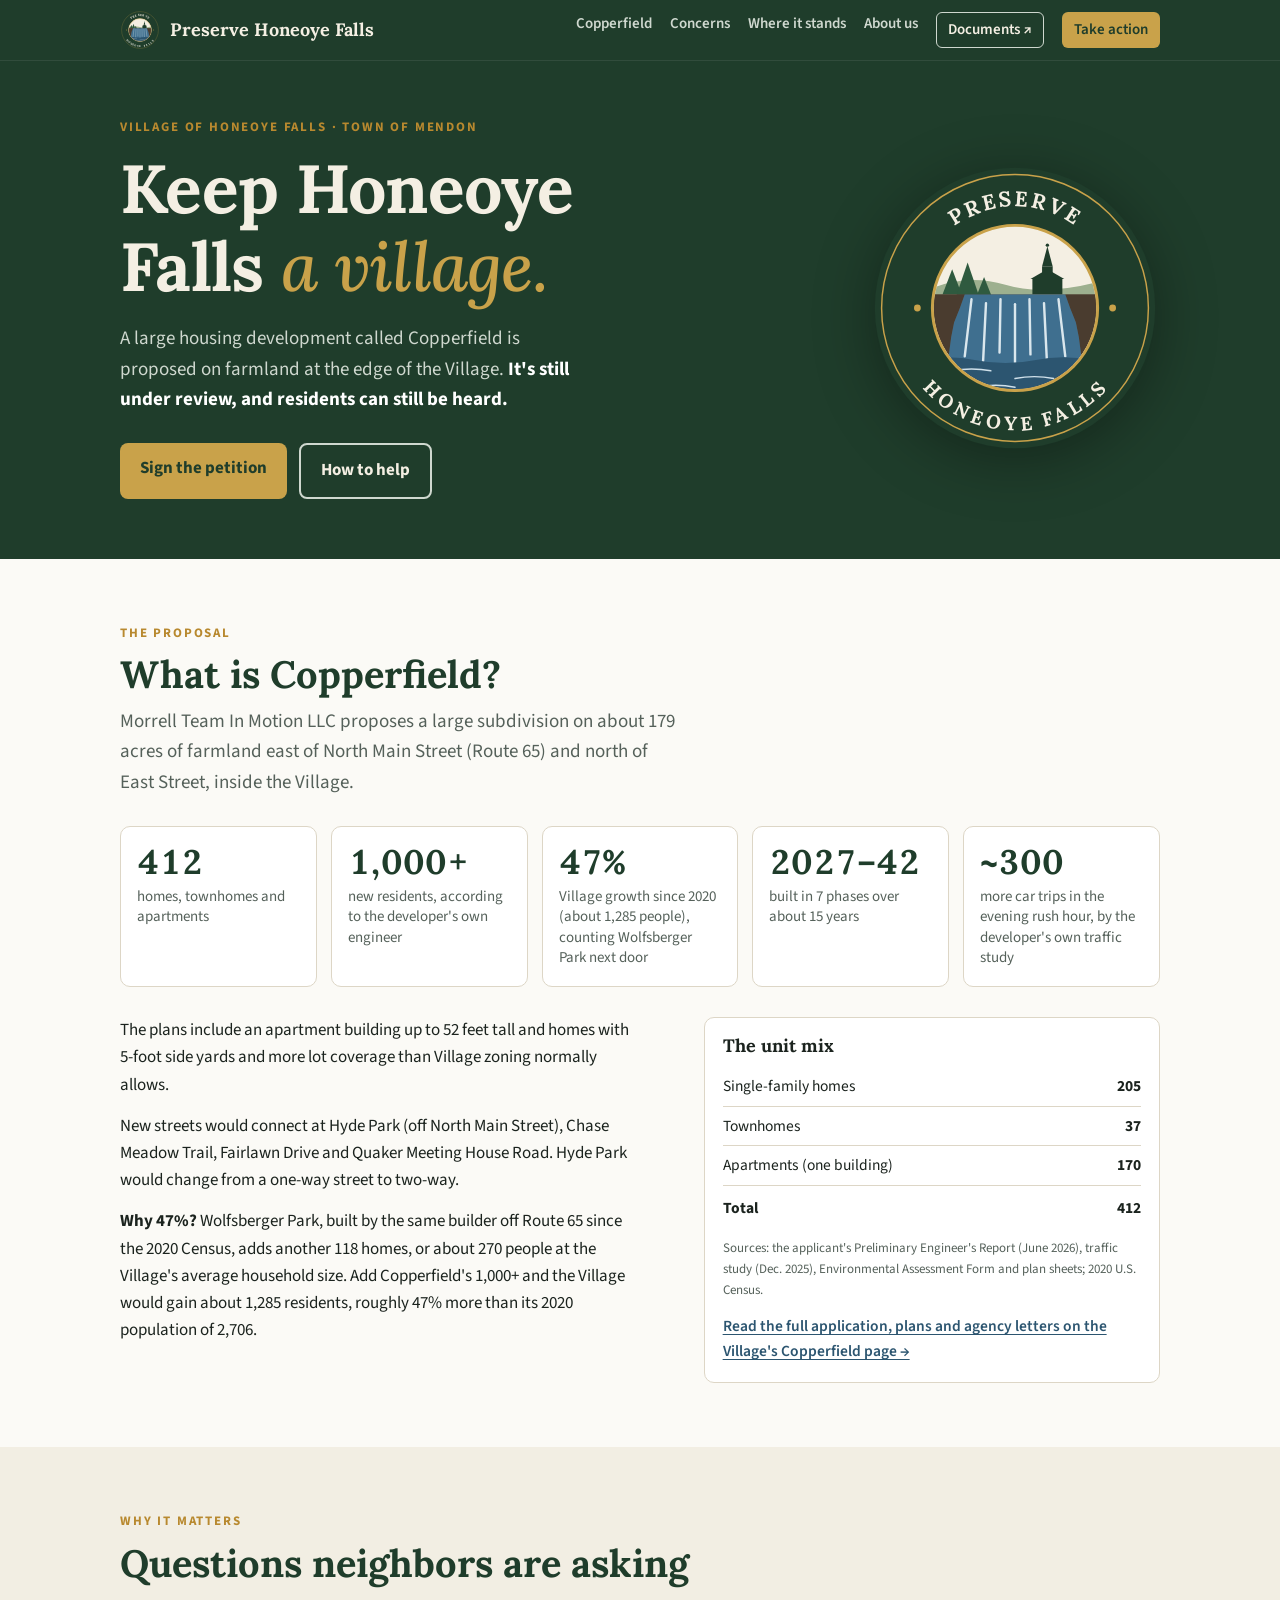
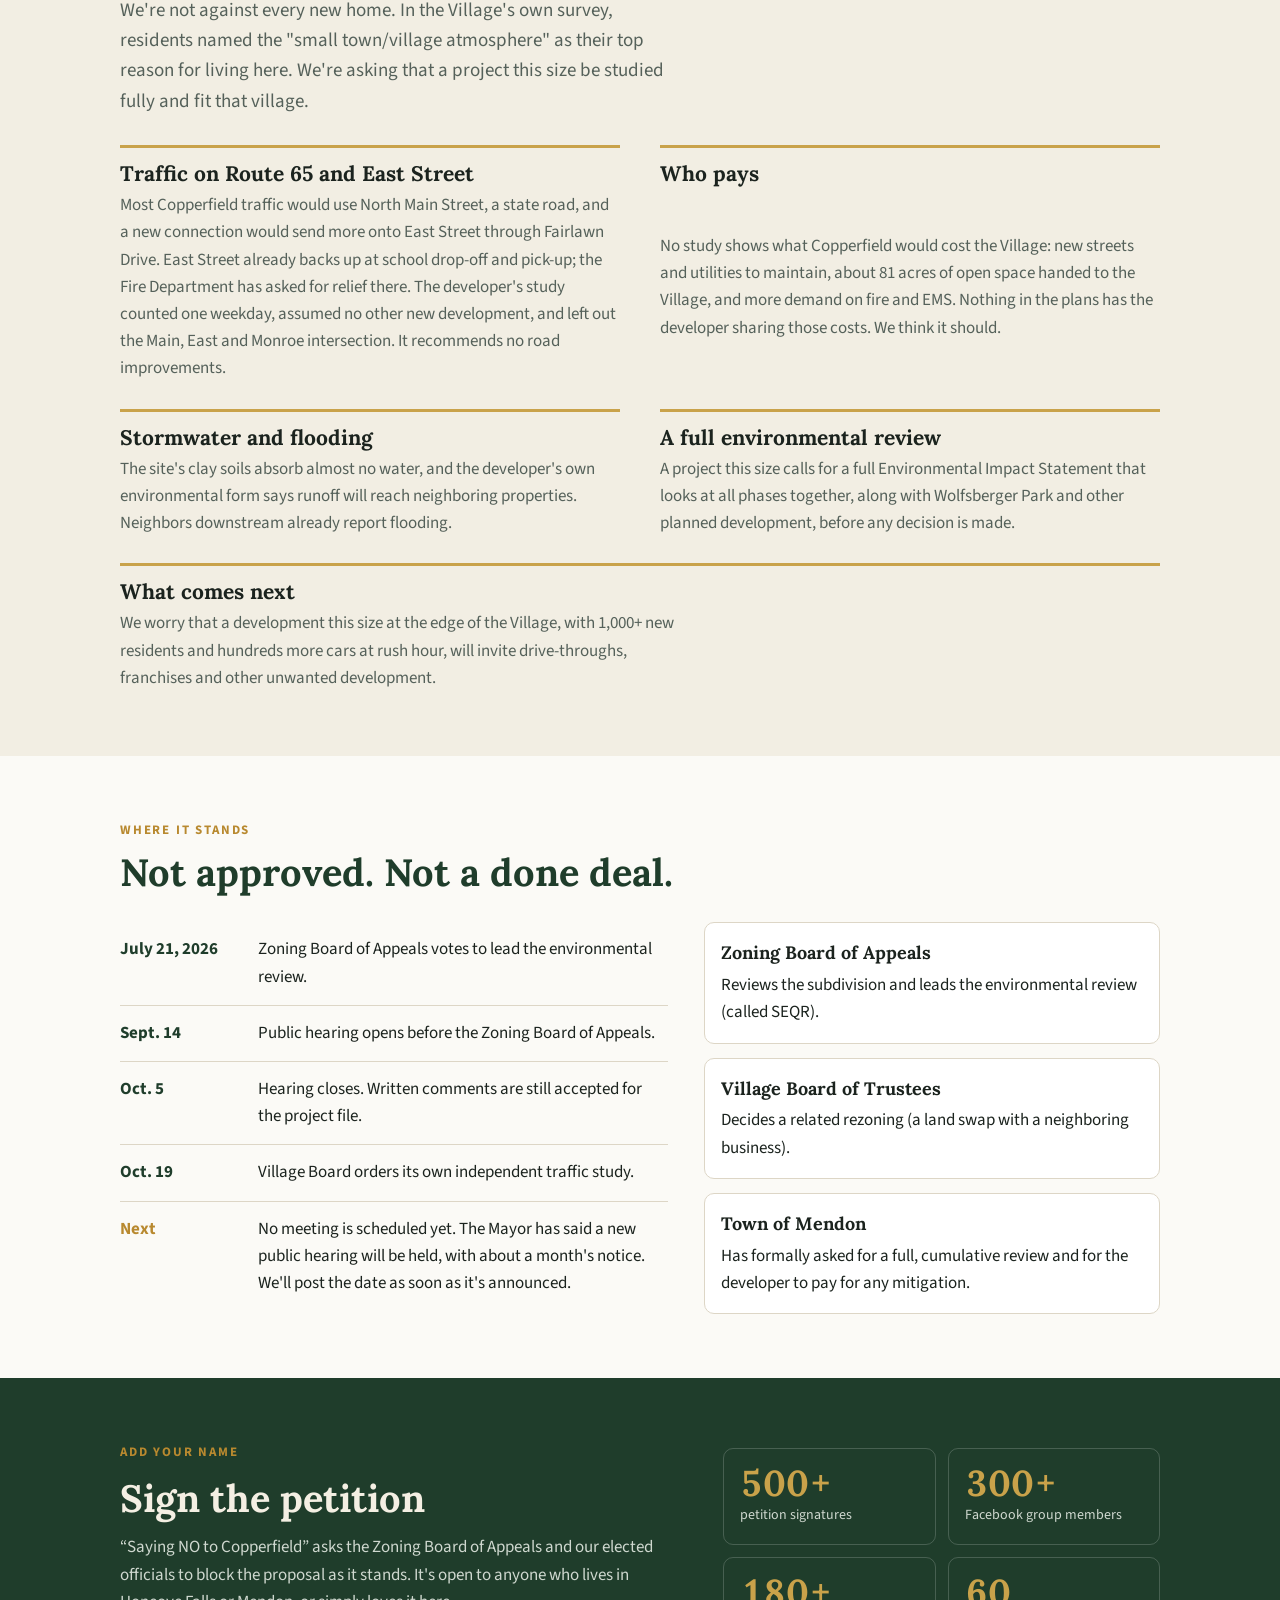
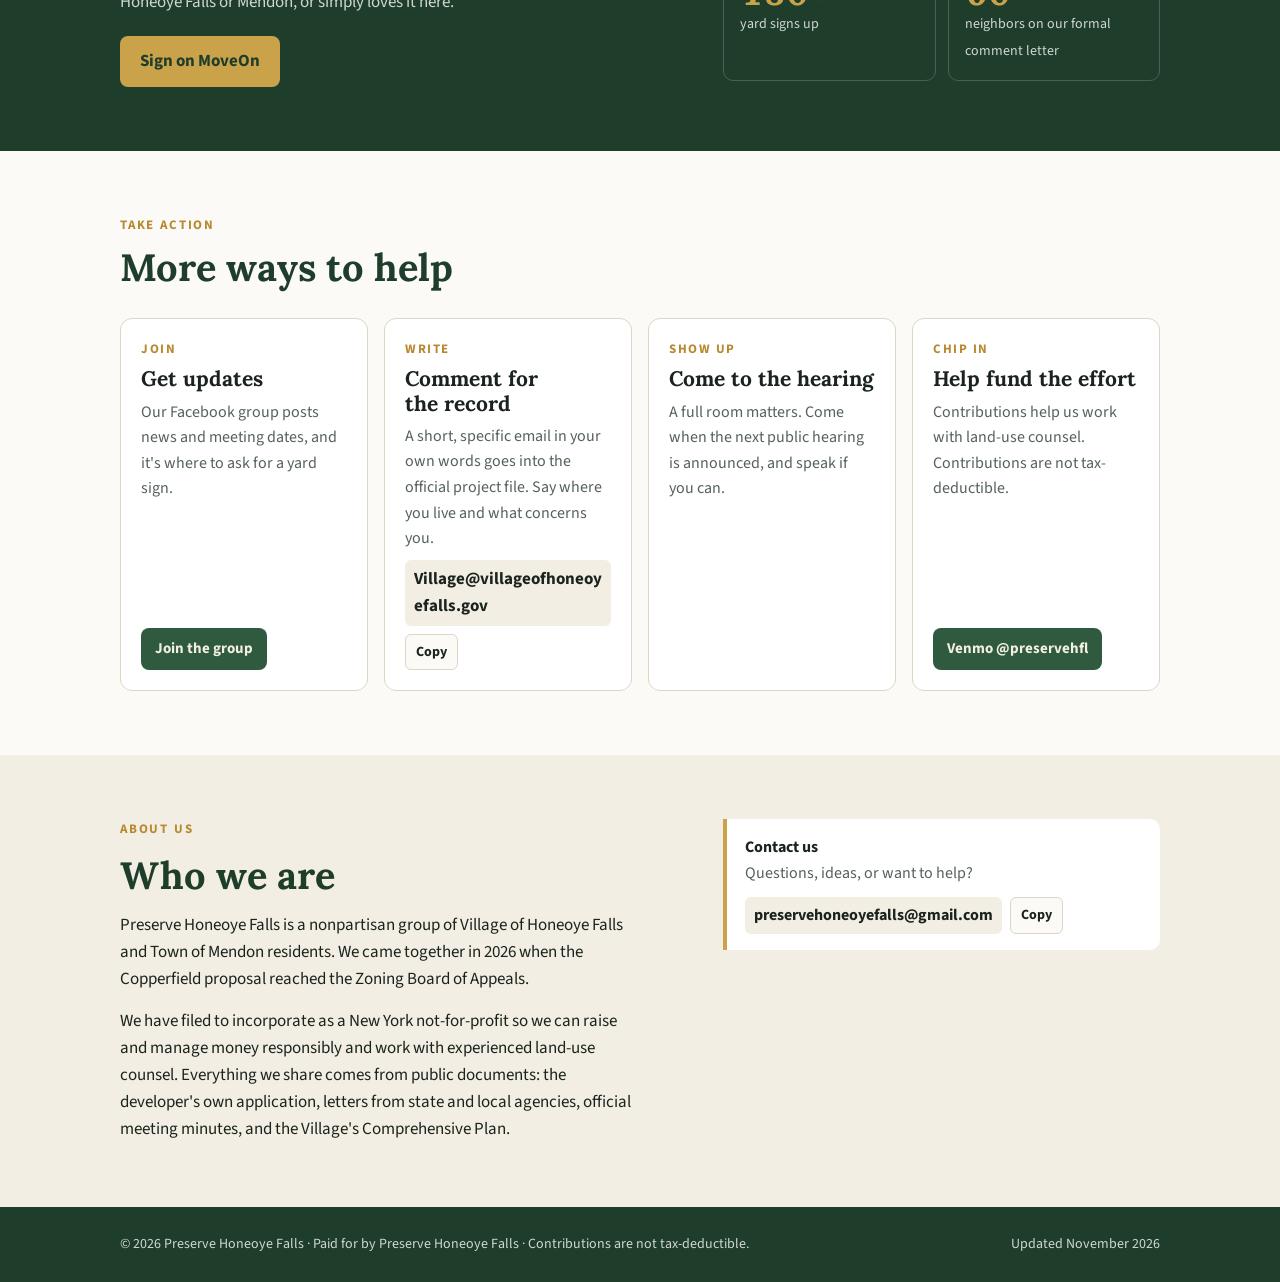
==== index.html @ 21a4803b "Add Preserve Honeoye Falls site" ====
<!doctype html><html lang="en"><head><meta charset="utf-8"><meta name=viewport content="width=device-width,initial-scale=1,viewport-fit=cover"><style>:root{color-scheme:light;box-sizing:border-box;padding-top:env(safe-area-inset-top,0px);padding-bottom:env(safe-area-inset-bottom,0px)}html{scroll-padding-top:env(safe-area-inset-top,0px)}body{margin:0;padding:0;font:14px -apple-system,BlinkMacSystemFont,sans-serif;background:#fff;color:#000}img{max-width:100%}[hidden]:not([hidden=until-found i]){display:none!important}</style><title>Preserve Honeoye Falls</title>
<meta name="description" content="Preserve Honeoye Falls is a group of Village and Town of Mendon residents working to keep Honeoye Falls a village. Learn about the proposed Copperfield development and how to be heard.">
<link rel="canonical" href="https://preservehoneoyefalls.org/">
</head><body>
<link rel="preconnect" href="https://fonts.googleapis.com">
<link rel="preconnect" href="https://fonts.gstatic.com" crossorigin>
<link rel="stylesheet" href="https://fonts.googleapis.com/css2?family=Lora:ital,wght@0,500;0,700;1,500&family=Source+Sans+3:wght@400;600;700&display=swap">
<style>
/* Layout: sticky slim nav; full-bleed green hero with the falls badge; alternating cream/paper bands; two-column content that stacks on phones */
:root{
  --forest:#1f3d2b; --forest-2:#2f5a3f; --gold:#b8892f; --gold-soft:#c9a24a;
  --paper:#fbfaf6; --cream:#f2eee3; --ink:#1b231e; --muted:#55615a; --line:#ddd6c6;
  --water:#2c5570; --on-forest:#f4efe3; --on-forest-muted:#cfd8cf;
  --card:#ffffff;
  --display:"Lora",Georgia,"Times New Roman",serif;
  --body:"Source Sans 3","Segoe UI",system-ui,-apple-system,sans-serif;
}
@media (prefers-color-scheme: dark){:root:not([data-theme="light"]){
  --forest:#16291e; --forest-2:#2a4a35; --gold:#d6ac56; --gold-soft:#d6ac56;
  --paper:#121714; --cream:#19201b; --ink:#e8e6df; --muted:#a6b0a8; --line:#2e3830;
  --water:#8fb6cf; --on-forest:#f4efe3; --on-forest-muted:#b9c6bc; --card:#1c241f; color-scheme:dark}}
:root[data-theme="dark"]{
  --forest:#16291e; --forest-2:#2a4a35; --gold:#d6ac56; --gold-soft:#d6ac56;
  --paper:#121714; --cream:#19201b; --ink:#e8e6df; --muted:#a6b0a8; --line:#2e3830;
  --water:#8fb6cf; --on-forest:#f4efe3; --on-forest-muted:#b9c6bc; --card:#1c241f; color-scheme:dark}
*{box-sizing:border-box}
html{scroll-behavior:smooth}
@media (prefers-reduced-motion: reduce){html{scroll-behavior:auto}}
body{background:var(--paper);color:var(--ink);font-family:var(--body);font-size:17px;line-height:1.6}
body::before{content:"";position:fixed;inset:0 0 auto;height:env(safe-area-inset-top,0px);z-index:10;background:var(--forest)}
a{color:var(--water);font-weight:600;text-underline-offset:3px}
a:focus-visible,button:focus-visible{outline:3px solid var(--gold-soft);outline-offset:3px;border-radius:4px}
.wrap{max-width:1080px;margin:0 auto;padding-left:max(20px,env(safe-area-inset-left,0px));padding-right:max(20px,env(safe-area-inset-right,0px))}
h1,h2,h3{font-family:var(--display);text-wrap:balance;line-height:1.15;margin:0}
h2{font-size:clamp(28px,4vw,38px);color:var(--forest)}
:root[data-theme="dark"] h2{color:var(--gold-soft)}
@media (prefers-color-scheme: dark){:root:not([data-theme="light"]) h2{color:var(--gold-soft)}}
h3{font-size:21px}
p{margin:0}
.eyebrow{font-size:13px;letter-spacing:.14em;text-transform:uppercase;font-weight:700;color:var(--gold)}
.lede{font-size:19px;color:var(--muted);max-width:62ch}

/* nav */
nav{position:sticky;top:env(safe-area-inset-top,0px);z-index:20;background:var(--forest);color:var(--on-forest);border-bottom:1px solid rgba(255,255,255,.08)}
nav .wrap{display:flex;align-items:center;gap:16px;padding-block:10px;flex-wrap:wrap}
.brand{display:flex;align-items:center;gap:10px;color:var(--on-forest);text-decoration:none;font-family:var(--display);font-weight:700;font-size:18px}
.logo-nav{width:40px;height:40px}
.navlinks{display:flex;gap:18px;margin-left:auto;flex-wrap:wrap}
.navlinks a{color:var(--on-forest-muted);font-weight:600;font-size:15px;text-decoration:none}
.navlinks a:hover{color:#fff}
.navlinks a.cta{color:var(--forest);background:var(--gold-soft);padding:6px 12px;border-radius:6px}
.navlinks a.docs{color:var(--on-forest);border:1px solid var(--on-forest-muted);padding:5px 11px;border-radius:6px}
@media (max-width:720px){.navlinks a:not(.cta):not(.docs){display:none}nav .wrap{flex-wrap:nowrap}.brand{font-size:16px}.navlinks{gap:10px}}
@media (max-width:460px){.brand span{display:none}}

/* hero */
.hero{background:var(--forest);color:var(--on-forest)}
.hero .wrap{display:grid;grid-template-columns:1fr auto;gap:40px;align-items:center;padding-block:56px 60px}
.hero h1{font-size:clamp(40px,6.4vw,68px);font-weight:700;letter-spacing:-.01em}
.hero h1 em{font-style:italic;font-weight:500;color:var(--gold-soft)}
.hero p{font-size:19px;color:var(--on-forest-muted);max-width:52ch;margin-top:18px}
.hero p b{color:#fff}
.logo-hero{width:min(290px,60vw);height:auto;filter:drop-shadow(0 10px 30px rgba(0,0,0,.35))}
.btns{display:flex;gap:12px;flex-wrap:wrap;margin-top:28px}
.btn{display:inline-block;padding:12px 20px;border-radius:8px;font-weight:700;text-decoration:none;font-size:17px}
.btn.gold{background:var(--gold-soft);color:#1f3d2b}
.btn.ghost{border:2px solid var(--on-forest-muted);color:var(--on-forest)}
.btn.green{background:var(--forest-2);color:var(--on-forest)}
@media (max-width:760px){.hero .wrap{grid-template-columns:1fr;padding-block:36px 44px}.logo-hero{order:-1;width:150px}}

/* bands */
section{padding-block:64px}
section.alt{background:var(--cream)}
.head{display:grid;gap:10px;margin-bottom:28px}

/* facts */
.facts{display:grid;grid-template-columns:repeat(5,1fr);gap:14px}
.fact{background:var(--card);border:1px solid var(--line);border-radius:10px;padding:18px 16px}
.fact b{display:block;font-family:var(--display);font-size:38px;color:var(--forest);line-height:1;font-variant-numeric:tabular-nums}
:root[data-theme="dark"] .fact b{color:var(--gold-soft)}
@media (prefers-color-scheme: dark){:root:not([data-theme="light"]) .fact b{color:var(--gold-soft)}}
.fact span{display:block;margin-top:8px;color:var(--muted);font-size:15px;line-height:1.35}
.fact b{white-space:nowrap;font-size:34px}
@media (max-width:1100px){.fact b{font-size:28px}}
@media (max-width:820px){.facts{grid-template-columns:repeat(2,1fr)}.facts .fact:last-child{grid-column:1 / -1}}
@media (max-width:480px){.fact b{font-size:30px;white-space:nowrap}}
.two{display:grid;grid-template-columns:1.2fr 1fr;gap:36px;margin-top:30px;align-items:start}
.two > *{min-width:0}
@media (max-width:820px){.two{grid-template-columns:1fr}}
.prose{display:grid;gap:14px;max-width:64ch}
.mix{background:var(--card);border:1px solid var(--line);border-radius:10px;padding:18px}
.mix h3{font-size:18px;margin-bottom:10px}
.mix table{width:100%;border-collapse:collapse;font-size:15.5px;font-variant-numeric:tabular-nums}
.mix td{padding:7px 0;border-bottom:1px solid var(--line)}
.mix td:last-child{text-align:right;font-weight:700}
.mix tr:last-child td{border-bottom:0;padding-top:10px}
.src{font-size:13px;color:var(--muted);margin-top:10px}

/* concerns */
.concerns{display:grid;grid-template-columns:repeat(2,1fr);gap:26px 40px}
.concern{display:grid;gap:6px;padding-top:14px;border-top:3px solid var(--gold-soft)}
.concern h3{color:var(--ink)}
.concern p{color:var(--muted)}
.concern.wide{grid-column:1 / -1}
.concern.wide p{max-width:72ch}
@media (max-width:720px){.concerns{grid-template-columns:1fr}}

/* timeline */
.timeline{list-style:none;margin:0;padding:0;display:grid;gap:0;max-width:720px}
.timeline li{display:grid;grid-template-columns:120px 1fr;gap:18px;padding:14px 0;border-bottom:1px solid var(--line)}
.timeline time{font-weight:700;color:var(--forest);font-variant-numeric:tabular-nums}
:root[data-theme="dark"] .timeline time{color:var(--gold-soft)}
@media (prefers-color-scheme: dark){:root:not([data-theme="light"]) .timeline time{color:var(--gold-soft)}}
.timeline li.next time{color:var(--gold)}
.timeline li.next{border-bottom:0}
@media (max-width:520px){.timeline li{grid-template-columns:1fr;gap:2px}}
.who{display:grid;gap:14px}
.who div{background:var(--card);border:1px solid var(--line);border-radius:10px;padding:16px}
.who b{font-family:var(--display);font-size:18px;display:block;margin-bottom:4px}

/* petition band */
.petition{background:var(--forest);color:var(--on-forest)}
.petition .wrap{display:grid;grid-template-columns:1.3fr 1fr;gap:36px;align-items:center}
.petition h2{color:var(--on-forest)!important}
.petition p{color:var(--on-forest-muted)}
.tally{display:grid;grid-template-columns:repeat(2,1fr);gap:12px}
.tally div{border:1px solid rgba(255,255,255,.18);border-radius:10px;padding:16px}
.tally b{display:block;font-family:var(--display);font-size:36px;color:var(--gold-soft);line-height:1;font-variant-numeric:tabular-nums}
.tally span{font-size:14px;color:var(--on-forest-muted)}
@media (max-width:820px){.petition .wrap{grid-template-columns:1fr}}

/* actions */
.actions{display:grid;grid-template-columns:repeat(4,1fr);gap:16px}
.action{background:var(--card);border:1px solid var(--line);border-radius:12px;padding:20px;display:flex;flex-direction:column;gap:8px}
.action .step{font-size:13px;font-weight:700;letter-spacing:.12em;text-transform:uppercase;color:var(--gold)}
.action p{color:var(--muted);font-size:16px}
.action .btn{margin-top:auto;align-self:flex-start;font-size:15px;padding:9px 14px}
@media (max-width:900px){.actions{grid-template-columns:repeat(2,1fr)}}
@media (max-width:600px){.actions{grid-template-columns:1fr}}
.copyrow{display:flex;gap:8px;align-items:center;flex-wrap:wrap;margin-top:auto}
.copyrow code{font-family:var(--body);font-weight:700;color:var(--ink);background:var(--cream);padding:6px 9px;border-radius:6px;word-break:break-all;user-select:all}
.copy{font:inherit;font-size:14px;font-weight:700;border:1px solid var(--line);background:var(--paper);color:var(--ink);border-radius:6px;padding:6px 10px;cursor:pointer}

/* about */
.about{display:grid;grid-template-columns:1.3fr 1fr;gap:36px;align-items:start}
.about > *{min-width:0}
@media (max-width:820px){.about{grid-template-columns:1fr}}
.note{background:var(--card);border-left:4px solid var(--gold-soft);padding:16px 18px;border-radius:0 10px 10px 0;color:var(--muted);font-size:16px}

footer{background:var(--forest);color:var(--on-forest-muted);font-size:14px}
footer .wrap{display:flex;justify-content:space-between;gap:16px;flex-wrap:wrap;padding-block:26px}
footer a{color:var(--on-forest)}
</style>

<nav aria-label="Main">
  <div class="wrap">
    <a class="brand" href="#top"><svg xmlns="http://www.w3.org/2000/svg" viewBox="0 0 600 600" class="logo-nav" role="img" aria-label="Preserve Honeoye Falls logo">
  <defs>
    <path id="topn" d="M 90 300 A 210 210 0 0 1 510 300"/>
    <path id="botn" d="M 78 300 A 222 222 0 0 0 522 300"/>
    <clipPath id="innern"><circle cx="300" cy="300" r="168"/></clipPath>
  </defs>
  <circle cx="300" cy="300" r="290" fill="#1f3d2b"/>
  <circle cx="300" cy="300" r="276" fill="none" stroke="#c9a24a" stroke-width="3"/>
  <circle cx="300" cy="300" r="172" fill="#f4efe3" stroke="#c9a24a" stroke-width="4"/>
  <text font-family="Lora" font-weight="700" font-size="44" fill="#f4efe3" letter-spacing="5">
    <textPath href="#topn" startOffset="50%" text-anchor="middle">PRESERVE</textPath></text>
  <text font-family="Lora" font-weight="700" font-size="40" fill="#f4efe3" letter-spacing="4">
    <textPath href="#botn" startOffset="50%" text-anchor="middle" dominant-baseline="hanging">HONEOYE FALLS</textPath></text>
  <circle cx="98" cy="300" r="7" fill="#c9a24a"/><circle cx="502" cy="300" r="7" fill="#c9a24a"/>
  <g clip-path="url(#innern)">
    <rect x="100" y="100" width="400" height="400" fill="#f4efe3"/>
    <path d="M120 262 Q 200 228 280 252 T 480 244 L 480 320 L 120 320 Z" fill="#9db08f"/>
    <g fill="#1f3d2b">
      <rect x="356" y="214" width="22" height="50"/>
      <polygon points="356,214 367,172 378,214"/>
      <circle cx="367" cy="170" r="3.5"/>
      <rect x="336" y="238" width="62" height="34"/>
      <polygon points="332,240 367,220 402,240"/>
    </g>
    <g fill="#2f5a3f">
      <polygon points="150,272 170,220 190,272"/><polygon points="178,276 202,206 226,276"/>
      <polygon points="220,276 236,236 252,276"/>
    </g>
    <path d="M100 272 L 500 272 L 500 500 L 100 500 Z" fill="#5b4a3a"/>
    <path d="M100 272 L 196 272 L 186 300 L 174 330 L 168 360 L 160 420 L 100 420 Z" fill="#4a3c2f"/>
    <path d="M500 272 L 404 272 L 414 300 L 426 330 L 432 360 L 440 420 L 500 420 Z" fill="#4a3c2f"/>
    <path d="M196 272 L 404 272 L 414 300 L 426 330 L 432 360 L 440 420 L 160 420 L 168 360 L 174 330 L 186 300 Z" fill="#3f6f8f"/>
    <g stroke="#e8f1f6" stroke-width="5" stroke-linecap="round" opacity="0.92">
      <line x1="210" y1="282" x2="196" y2="400"/><line x1="240" y1="290" x2="234" y2="410"/>
      <line x1="270" y1="282" x2="268" y2="392"/><line x1="300" y1="292" x2="300" y2="414"/>
      <line x1="330" y1="282" x2="332" y2="396"/><line x1="360" y1="290" x2="366" y2="410"/>
      <line x1="390" y1="282" x2="404" y2="400"/>
    </g>
    <path d="M100 408 Q 160 396 220 408 T 340 408 T 460 408 T 520 408 L 520 500 L 100 500 Z" fill="#2c5570"/>
    <path d="M170 430 Q 210 422 250 430 M 300 446 Q 340 438 380 446 M 220 464 Q 260 456 300 464" stroke="#cfe0ea" stroke-width="3" fill="none" stroke-linecap="round"/>
  </g>
  <circle cx="300" cy="300" r="170" fill="none" stroke="#c9a24a" stroke-width="4"/>
</svg>
<span>Preserve Honeoye Falls</span></a>
    <div class="navlinks">
      <a href="#copperfield">Copperfield</a>
      <a href="#concerns">Concerns</a>
      <a href="#status">Where it stands</a>
      <a href="#about">About us</a>
      <a class="docs" href="https://villageofhoneoyefalls.gov/1333/Copperfield" target="_blank" rel="noopener">Documents ↗</a>
      <a class="cta" href="#petition">Take action</a>
    </div>
  </div>
</nav>

<header class="hero" id="top">
  <div class="wrap">
    <div>
      <div class="eyebrow">Village of Honeoye Falls · Town of Mendon</div>
      <h1 style="margin-top:12px">Keep Honeoye Falls <em>a village.</em></h1>
      <p>A large housing development called Copperfield is proposed on farmland at the edge of the Village. <b>It's still under review, and residents can still be heard.</b></p>
      <div class="btns">
        <a class="btn gold" href="https://sign.moveon.org/petitions/saying-no-to-copperfield" target="_blank" rel="noopener">Sign the petition</a>
        <a class="btn ghost" href="#petition">How to help</a>
      </div>
    </div>
    <svg xmlns="http://www.w3.org/2000/svg" viewBox="0 0 600 600" class="logo-hero" role="img" aria-label="Preserve Honeoye Falls logo">
  <defs>
    <path id="toph" d="M 90 300 A 210 210 0 0 1 510 300"/>
    <path id="both" d="M 78 300 A 222 222 0 0 0 522 300"/>
    <clipPath id="innerh"><circle cx="300" cy="300" r="168"/></clipPath>
  </defs>
  <circle cx="300" cy="300" r="290" fill="#1f3d2b"/>
  <circle cx="300" cy="300" r="276" fill="none" stroke="#c9a24a" stroke-width="3"/>
  <circle cx="300" cy="300" r="172" fill="#f4efe3" stroke="#c9a24a" stroke-width="4"/>
  <text font-family="Lora" font-weight="700" font-size="44" fill="#f4efe3" letter-spacing="5">
    <textPath href="#toph" startOffset="50%" text-anchor="middle">PRESERVE</textPath></text>
  <text font-family="Lora" font-weight="700" font-size="40" fill="#f4efe3" letter-spacing="4">
    <textPath href="#both" startOffset="50%" text-anchor="middle" dominant-baseline="hanging">HONEOYE FALLS</textPath></text>
  <circle cx="98" cy="300" r="7" fill="#c9a24a"/><circle cx="502" cy="300" r="7" fill="#c9a24a"/>
  <g clip-path="url(#innerh)">
    <rect x="100" y="100" width="400" height="400" fill="#f4efe3"/>
    <path d="M120 262 Q 200 228 280 252 T 480 244 L 480 320 L 120 320 Z" fill="#9db08f"/>
    <g fill="#1f3d2b">
      <rect x="356" y="214" width="22" height="50"/>
      <polygon points="356,214 367,172 378,214"/>
      <circle cx="367" cy="170" r="3.5"/>
      <rect x="336" y="238" width="62" height="34"/>
      <polygon points="332,240 367,220 402,240"/>
    </g>
    <g fill="#2f5a3f">
      <polygon points="150,272 170,220 190,272"/><polygon points="178,276 202,206 226,276"/>
      <polygon points="220,276 236,236 252,276"/>
    </g>
    <path d="M100 272 L 500 272 L 500 500 L 100 500 Z" fill="#5b4a3a"/>
    <path d="M100 272 L 196 272 L 186 300 L 174 330 L 168 360 L 160 420 L 100 420 Z" fill="#4a3c2f"/>
    <path d="M500 272 L 404 272 L 414 300 L 426 330 L 432 360 L 440 420 L 500 420 Z" fill="#4a3c2f"/>
    <path d="M196 272 L 404 272 L 414 300 L 426 330 L 432 360 L 440 420 L 160 420 L 168 360 L 174 330 L 186 300 Z" fill="#3f6f8f"/>
    <g stroke="#e8f1f6" stroke-width="5" stroke-linecap="round" opacity="0.92">
      <line x1="210" y1="282" x2="196" y2="400"/><line x1="240" y1="290" x2="234" y2="410"/>
      <line x1="270" y1="282" x2="268" y2="392"/><line x1="300" y1="292" x2="300" y2="414"/>
      <line x1="330" y1="282" x2="332" y2="396"/><line x1="360" y1="290" x2="366" y2="410"/>
      <line x1="390" y1="282" x2="404" y2="400"/>
    </g>
    <path d="M100 408 Q 160 396 220 408 T 340 408 T 460 408 T 520 408 L 520 500 L 100 500 Z" fill="#2c5570"/>
    <path d="M170 430 Q 210 422 250 430 M 300 446 Q 340 438 380 446 M 220 464 Q 260 456 300 464" stroke="#cfe0ea" stroke-width="3" fill="none" stroke-linecap="round"/>
  </g>
  <circle cx="300" cy="300" r="170" fill="none" stroke="#c9a24a" stroke-width="4"/>
</svg>

  </div>
</header>

<section id="copperfield">
  <div class="wrap">
    <div class="head">
      <div class="eyebrow">The proposal</div>
      <h2>What is Copperfield?</h2>
      <p class="lede">Morrell Team In Motion LLC proposes a large subdivision on about 179 acres of farmland east of North Main Street (Route 65) and north of East Street, inside the Village.</p>
    </div>
    <div class="facts">
      <div class="fact"><b>412</b><span>homes, townhomes and apartments</span></div>
      <div class="fact"><b>1,000+</b><span>new residents, according to the developer's own engineer</span></div>
      <div class="fact"><b>47%</b><span>Village growth since 2020 (about 1,285 people), counting Wolfsberger Park next door</span></div>
      <div class="fact"><b>2027–42</b><span>built in 7 phases over about 15 years</span></div>
      <div class="fact"><b>~300</b><span>more car trips in the evening rush hour, by the developer's own traffic study</span></div>
    </div>
    <div class="two">
      <div class="prose">
        <p>The plans include an apartment building up to 52 feet tall and homes with 5-foot side yards and more lot coverage than Village zoning normally allows.</p>
        <p>New streets would connect at Hyde Park (off North Main Street), Chase Meadow Trail, Fairlawn Drive and Quaker Meeting House Road. Hyde Park would change from a one-way street to two-way.</p>
        <p><b>Why 47%?</b> Wolfsberger Park, built by the same builder off Route 65 since the 2020 Census, adds another 118 homes, or about 270 people at the Village's average household size. Add Copperfield's 1,000+ and the Village would gain about 1,285 residents, roughly 47% more than its 2020 population of 2,706.</p>
      </div>
      <div class="mix">
        <h3>The unit mix</h3>
        <table>
          <tr><td>Single-family homes</td><td>205</td></tr>
          <tr><td>Townhomes</td><td>37</td></tr>
          <tr><td>Apartments (one building)</td><td>170</td></tr>
          <tr><td><b>Total</b></td><td>412</td></tr>
        </table>
        <p class="src">Sources: the applicant's Preliminary Engineer's Report (June 2026), traffic study (Dec. 2025), Environmental Assessment Form and plan sheets; 2020 U.S. Census.</p>
        <p style="margin-top:14px;font-size:15.5px"><a href="https://villageofhoneoyefalls.gov/1333/Copperfield" target="_blank" rel="noopener">Read the full application, plans and agency letters on the Village's Copperfield page →</a></p>
      </div>
    </div>
  </div>
</section>

<section class="alt" id="concerns">
  <div class="wrap">
    <div class="head">
      <div class="eyebrow">Why it matters</div>
      <h2>Questions neighbors are asking</h2>
      <p class="lede">We're not against every new home. In the Village's own survey, residents named the "small town/village atmosphere" as their top reason for living here. We're asking that a project this size be studied fully and fit that village.</p>
    </div>
    <div class="concerns">
      <div class="concern"><h3>Traffic on Route 65 and East Street</h3><p>Most Copperfield traffic would use North Main Street, a state road, and a new connection would send more onto East Street through Fairlawn Drive. East Street already backs up at school drop-off and pick-up; the Fire Department has asked for relief there. The developer's study counted one weekday, assumed no other new development, and left out the Main, East and Monroe intersection. It recommends no road improvements.</p></div>
      <div class="concern"><h3>Who pays</h3><p>No study shows what Copperfield would cost the Village: new streets and utilities to maintain, about 81 acres of open space handed to the Village, and more demand on fire and EMS. Nothing in the plans has the developer sharing those costs. We think it should.</p></div>
      <div class="concern"><h3>Stormwater and flooding</h3><p>The site's clay soils absorb almost no water, and the developer's own environmental form says runoff will reach neighboring properties. Neighbors downstream already report flooding.</p></div>
      <div class="concern"><h3>A full environmental review</h3><p>A project this size calls for a full Environmental Impact Statement that looks at all phases together, along with Wolfsberger Park and other planned development, before any decision is made.</p></div>
      <div class="concern wide"><h3>What comes next</h3><p>We worry that a development this size at the edge of the Village, with 1,000+ new residents and hundreds more cars at rush hour, will invite drive-throughs, franchises and other unwanted development.</p></div>
    </div>
  </div>
</section>

<section id="status">
  <div class="wrap">
    <div class="head">
      <div class="eyebrow">Where it stands</div>
      <h2>Not approved. Not a done deal.</h2>
    </div>
    <div class="two" style="margin-top:0">
      <ol class="timeline">
        <li><time>July 21, 2026</time><span>Zoning Board of Appeals votes to lead the environmental review.</span></li>
        <li><time>Sept. 14</time><span>Public hearing opens before the Zoning Board of Appeals.</span></li>
        <li><time>Oct. 5</time><span>Hearing closes. Written comments are still accepted for the project file.</span></li>
        <li><time>Oct. 19</time><span>Village Board orders its own independent traffic study.</span></li>
        <li class="next"><time>Next</time><span>No meeting is scheduled yet. The Mayor has said a new public hearing will be held, with about a month's notice. We'll post the date as soon as it's announced.</span></li>
      </ol>
      <div class="who">
        <div><b>Zoning Board of Appeals</b>Reviews the subdivision and leads the environmental review (called SEQR).</div>
        <div><b>Village Board of Trustees</b>Decides a related rezoning (a land swap with a neighboring business).</div>
        <div><b>Town of Mendon</b>Has formally asked for a full, cumulative review and for the developer to pay for any mitigation.</div>
      </div>
    </div>
  </div>
</section>

<section class="petition" id="petition">
  <div class="wrap">
    <div style="display:grid;gap:14px">
      <div class="eyebrow">Add your name</div>
      <h2>Sign the petition</h2>
      <p>“Saying NO to Copperfield” asks the Zoning Board of Appeals and our elected officials to block the proposal as it stands. It's open to anyone who lives in Honeoye Falls or Mendon, or simply loves it here.</p>
      <div class="btns" style="margin-top:6px"><a class="btn gold" href="https://sign.moveon.org/petitions/saying-no-to-copperfield" target="_blank" rel="noopener">Sign on MoveOn</a></div>
    </div>
    <div class="tally" aria-label="Community support">
      <div><b>500+</b><span>petition signatures</span></div>
      <div><b>300+</b><span>Facebook group members</span></div>
      <div><b>180+</b><span>yard signs up</span></div>
      <div><b>60</b><span>neighbors on our formal comment letter</span></div>
    </div>
  </div>
</section>

<section id="act">
  <div class="wrap">
    <div class="head">
      <div class="eyebrow">Take action</div>
      <h2>More ways to help</h2>
    </div>
    <div class="actions">
      <div class="action"><div class="step">Join</div><h3>Get updates</h3><p>Our Facebook group posts news and meeting dates, and it's where to ask for a yard sign.</p><a class="btn green" href="https://www.facebook.com/share/g/19wvcsbTPN/" target="_blank" rel="noopener">Join the group</a></div>
      <div class="action"><div class="step">Write</div><h3>Comment for the record</h3><p>A short, specific email in your own words goes into the official project file. Say where you live and what concerns you.</p><div class="copyrow"><code id="villageEmail">Village@villageofhoneoyefalls.gov</code><button class="copy" type="button" data-copy="villageEmail">Copy</button></div></div>
      <div class="action"><div class="step">Show up</div><h3>Come to the hearing</h3><p>A full room matters. Come when the next public hearing is announced, and speak if you can.</p></div>
      <div class="action"><div class="step">Chip in</div><h3>Help fund the effort</h3><p>Contributions help us work with land-use counsel. Contributions are not tax-deductible.</p><a class="btn green" href="https://venmo.com/u/preservehfl" target="_blank" rel="noopener">Venmo @preservehfl</a></div>
    </div>
  </div>
</section>

<section class="alt" id="about">
  <div class="wrap about">
    <div class="prose">
      <div class="eyebrow">About us</div>
      <h2>Who we are</h2>
      <p>Preserve Honeoye Falls is a nonpartisan group of Village of Honeoye Falls and Town of Mendon residents. We came together in 2026 when the Copperfield proposal reached the Zoning Board of Appeals.</p>
      <p>We have filed to incorporate as a New York not-for-profit so we can raise and manage money responsibly and work with experienced land-use counsel. Everything we share comes from public documents: the developer's own application, letters from state and local agencies, official meeting minutes, and the Village's Comprehensive Plan.</p>
    </div>
    <div class="note">
      <b style="color:var(--ink)">Contact us</b><br>
      Questions, ideas, or want to help?<br>
      <div class="copyrow" style="margin-top:10px"><code id="ourEmail">preservehoneoyefalls@gmail.com</code><button class="copy" type="button" data-copy="ourEmail">Copy</button></div>
    </div>
  </div>
</section>

<footer>
  <div class="wrap">
    <span>© 2026 Preserve Honeoye Falls · Paid for by Preserve Honeoye Falls · Contributions are not tax-deductible.</span>
    <span>Updated November 2026</span>
  </div>
</footer>

<script>
document.querySelectorAll('.copy').forEach(function(b){
  b.addEventListener('click',function(){
    var el=document.getElementById(b.dataset.copy), t=el.textContent.trim();
    function sel(){var r=document.createRange();r.selectNodeContents(el);var s=getSelection();s.removeAllRanges();s.addRange(r);b.textContent='Selected';}
    try{navigator.clipboard.writeText(t).then(function(){b.textContent='Copied';setTimeout(function(){b.textContent='Copy'},1800)},sel);}catch(e){sel();}
  });
});
</script>

</body></html>
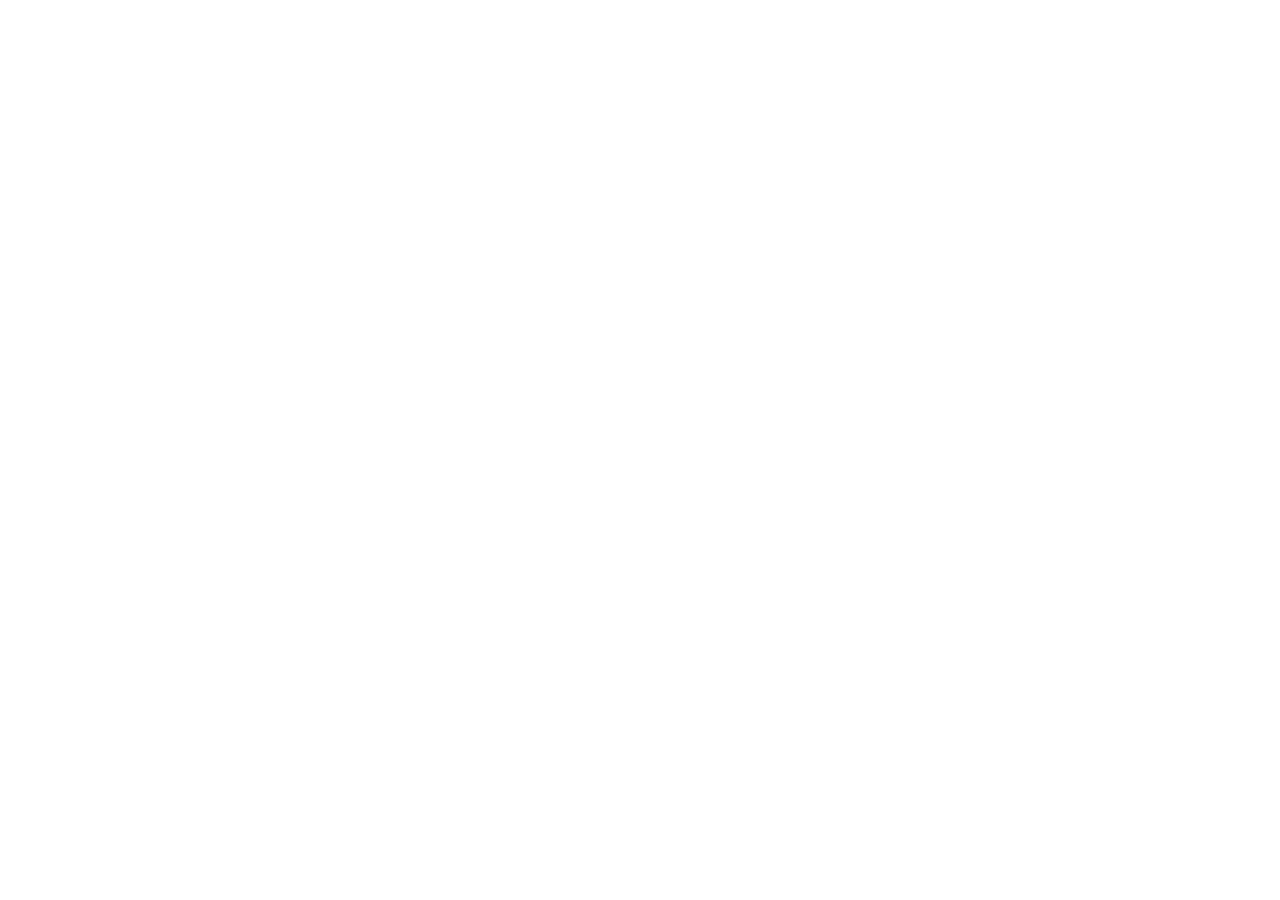
==== commit 56f3171d: "Add point-and-click editor; move text into content/home.json" ====
--- a/index.html
+++ b/index.html
@@ -1,410 +1,12 @@
-<!doctype html><html lang="en"><head><meta charset="utf-8"><meta name=viewport content="width=device-width,initial-scale=1,viewport-fit=cover"><style>:root{color-scheme:light;box-sizing:border-box;padding-top:env(safe-area-inset-top,0px);padding-bottom:env(safe-area-inset-bottom,0px)}html{scroll-padding-top:env(safe-area-inset-top,0px)}body{margin:0;padding:0;font:14px -apple-system,BlinkMacSystemFont,sans-serif;background:#fff;color:#000}img{max-width:100%}[hidden]:not([hidden=until-found i]){display:none!important}</style><title>Preserve Honeoye Falls</title>
-<meta name="description" content="Preserve Honeoye Falls is a group of Village and Town of Mendon residents working to keep Honeoye Falls a village. Learn about the proposed Copperfield development and how to be heard.">
-<link rel="canonical" href="https://preservehoneoyefalls.org/">
-</head><body>
-<link rel="preconnect" href="https://fonts.googleapis.com">
-<link rel="preconnect" href="https://fonts.gstatic.com" crossorigin>
-<link rel="stylesheet" href="https://fonts.googleapis.com/css2?family=Lora:ital,wght@0,500;0,700;1,500&family=Source+Sans+3:wght@400;600;700&display=swap">
-<style>
-/* Layout: sticky slim nav; full-bleed green hero with the falls badge; alternating cream/paper bands; two-column content that stacks on phones */
-:root{
-  --forest:#1f3d2b; --forest-2:#2f5a3f; --gold:#b8892f; --gold-soft:#c9a24a;
-  --paper:#fbfaf6; --cream:#f2eee3; --ink:#1b231e; --muted:#55615a; --line:#ddd6c6;
-  --water:#2c5570; --on-forest:#f4efe3; --on-forest-muted:#cfd8cf;
-  --card:#ffffff;
-  --display:"Lora",Georgia,"Times New Roman",serif;
-  --body:"Source Sans 3","Segoe UI",system-ui,-apple-system,sans-serif;
-}
-@media (prefers-color-scheme: dark){:root:not([data-theme="light"]){
-  --forest:#16291e; --forest-2:#2a4a35; --gold:#d6ac56; --gold-soft:#d6ac56;
-  --paper:#121714; --cream:#19201b; --ink:#e8e6df; --muted:#a6b0a8; --line:#2e3830;
-  --water:#8fb6cf; --on-forest:#f4efe3; --on-forest-muted:#b9c6bc; --card:#1c241f; color-scheme:dark}}
-:root[data-theme="dark"]{
-  --forest:#16291e; --forest-2:#2a4a35; --gold:#d6ac56; --gold-soft:#d6ac56;
-  --paper:#121714; --cream:#19201b; --ink:#e8e6df; --muted:#a6b0a8; --line:#2e3830;
-  --water:#8fb6cf; --on-forest:#f4efe3; --on-forest-muted:#b9c6bc; --card:#1c241f; color-scheme:dark}
-*{box-sizing:border-box}
-html{scroll-behavior:smooth}
-@media (prefers-reduced-motion: reduce){html{scroll-behavior:auto}}
-body{background:var(--paper);color:var(--ink);font-family:var(--body);font-size:17px;line-height:1.6}
-body::before{content:"";position:fixed;inset:0 0 auto;height:env(safe-area-inset-top,0px);z-index:10;background:var(--forest)}
-a{color:var(--water);font-weight:600;text-underline-offset:3px}
-a:focus-visible,button:focus-visible{outline:3px solid var(--gold-soft);outline-offset:3px;border-radius:4px}
-.wrap{max-width:1080px;margin:0 auto;padding-left:max(20px,env(safe-area-inset-left,0px));padding-right:max(20px,env(safe-area-inset-right,0px))}
-h1,h2,h3{font-family:var(--display);text-wrap:balance;line-height:1.15;margin:0}
-h2{font-size:clamp(28px,4vw,38px);color:var(--forest)}
-:root[data-theme="dark"] h2{color:var(--gold-soft)}
-@media (prefers-color-scheme: dark){:root:not([data-theme="light"]) h2{color:var(--gold-soft)}}
-h3{font-size:21px}
-p{margin:0}
-.eyebrow{font-size:13px;letter-spacing:.14em;text-transform:uppercase;font-weight:700;color:var(--gold)}
-.lede{font-size:19px;color:var(--muted);max-width:62ch}
-
-/* nav */
-nav{position:sticky;top:env(safe-area-inset-top,0px);z-index:20;background:var(--forest);color:var(--on-forest);border-bottom:1px solid rgba(255,255,255,.08)}
-nav .wrap{display:flex;align-items:center;gap:16px;padding-block:10px;flex-wrap:wrap}
-.brand{display:flex;align-items:center;gap:10px;color:var(--on-forest);text-decoration:none;font-family:var(--display);font-weight:700;font-size:18px}
-.logo-nav{width:40px;height:40px}
-.navlinks{display:flex;gap:18px;margin-left:auto;flex-wrap:wrap}
-.navlinks a{color:var(--on-forest-muted);font-weight:600;font-size:15px;text-decoration:none}
-.navlinks a:hover{color:#fff}
-.navlinks a.cta{color:var(--forest);background:var(--gold-soft);padding:6px 12px;border-radius:6px}
-.navlinks a.docs{color:var(--on-forest);border:1px solid var(--on-forest-muted);padding:5px 11px;border-radius:6px}
-@media (max-width:720px){.navlinks a:not(.cta):not(.docs){display:none}nav .wrap{flex-wrap:nowrap}.brand{font-size:16px}.navlinks{gap:10px}}
-@media (max-width:460px){.brand span{display:none}}
-
-/* hero */
-.hero{background:var(--forest);color:var(--on-forest)}
-.hero .wrap{display:grid;grid-template-columns:1fr auto;gap:40px;align-items:center;padding-block:56px 60px}
-.hero h1{font-size:clamp(40px,6.4vw,68px);font-weight:700;letter-spacing:-.01em}
-.hero h1 em{font-style:italic;font-weight:500;color:var(--gold-soft)}
-.hero p{font-size:19px;color:var(--on-forest-muted);max-width:52ch;margin-top:18px}
-.hero p b{color:#fff}
-.logo-hero{width:min(290px,60vw);height:auto;filter:drop-shadow(0 10px 30px rgba(0,0,0,.35))}
-.btns{display:flex;gap:12px;flex-wrap:wrap;margin-top:28px}
-.btn{display:inline-block;padding:12px 20px;border-radius:8px;font-weight:700;text-decoration:none;font-size:17px}
-.btn.gold{background:var(--gold-soft);color:#1f3d2b}
-.btn.ghost{border:2px solid var(--on-forest-muted);color:var(--on-forest)}
-.btn.green{background:var(--forest-2);color:var(--on-forest)}
-@media (max-width:760px){.hero .wrap{grid-template-columns:1fr;padding-block:36px 44px}.logo-hero{order:-1;width:150px}}
-
-/* bands */
-section{padding-block:64px}
-section.alt{background:var(--cream)}
-.head{display:grid;gap:10px;margin-bottom:28px}
-
-/* facts */
-.facts{display:grid;grid-template-columns:repeat(5,1fr);gap:14px}
-.fact{background:var(--card);border:1px solid var(--line);border-radius:10px;padding:18px 16px}
-.fact b{display:block;font-family:var(--display);font-size:38px;color:var(--forest);line-height:1;font-variant-numeric:tabular-nums}
-:root[data-theme="dark"] .fact b{color:var(--gold-soft)}
-@media (prefers-color-scheme: dark){:root:not([data-theme="light"]) .fact b{color:var(--gold-soft)}}
-.fact span{display:block;margin-top:8px;color:var(--muted);font-size:15px;line-height:1.35}
-.fact b{white-space:nowrap;font-size:34px}
-@media (max-width:1100px){.fact b{font-size:28px}}
-@media (max-width:820px){.facts{grid-template-columns:repeat(2,1fr)}.facts .fact:last-child{grid-column:1 / -1}}
-@media (max-width:480px){.fact b{font-size:30px;white-space:nowrap}}
-.two{display:grid;grid-template-columns:1.2fr 1fr;gap:36px;margin-top:30px;align-items:start}
-.two > *{min-width:0}
-@media (max-width:820px){.two{grid-template-columns:1fr}}
-.prose{display:grid;gap:14px;max-width:64ch}
-.mix{background:var(--card);border:1px solid var(--line);border-radius:10px;padding:18px}
-.mix h3{font-size:18px;margin-bottom:10px}
-.mix table{width:100%;border-collapse:collapse;font-size:15.5px;font-variant-numeric:tabular-nums}
-.mix td{padding:7px 0;border-bottom:1px solid var(--line)}
-.mix td:last-child{text-align:right;font-weight:700}
-.mix tr:last-child td{border-bottom:0;padding-top:10px}
-.src{font-size:13px;color:var(--muted);margin-top:10px}
-
-/* concerns */
-.concerns{display:grid;grid-template-columns:repeat(2,1fr);gap:26px 40px}
-.concern{display:grid;gap:6px;padding-top:14px;border-top:3px solid var(--gold-soft)}
-.concern h3{color:var(--ink)}
-.concern p{color:var(--muted)}
-.concern.wide{grid-column:1 / -1}
-.concern.wide p{max-width:72ch}
-@media (max-width:720px){.concerns{grid-template-columns:1fr}}
-
-/* timeline */
-.timeline{list-style:none;margin:0;padding:0;display:grid;gap:0;max-width:720px}
-.timeline li{display:grid;grid-template-columns:120px 1fr;gap:18px;padding:14px 0;border-bottom:1px solid var(--line)}
-.timeline time{font-weight:700;color:var(--forest);font-variant-numeric:tabular-nums}
-:root[data-theme="dark"] .timeline time{color:var(--gold-soft)}
-@media (prefers-color-scheme: dark){:root:not([data-theme="light"]) .timeline time{color:var(--gold-soft)}}
-.timeline li.next time{color:var(--gold)}
-.timeline li.next{border-bottom:0}
-@media (max-width:520px){.timeline li{grid-template-columns:1fr;gap:2px}}
-.who{display:grid;gap:14px}
-.who div{background:var(--card);border:1px solid var(--line);border-radius:10px;padding:16px}
-.who b{font-family:var(--display);font-size:18px;display:block;margin-bottom:4px}
-
-/* petition band */
-.petition{background:var(--forest);color:var(--on-forest)}
-.petition .wrap{display:grid;grid-template-columns:1.3fr 1fr;gap:36px;align-items:center}
-.petition h2{color:var(--on-forest)!important}
-.petition p{color:var(--on-forest-muted)}
-.tally{display:grid;grid-template-columns:repeat(2,1fr);gap:12px}
-.tally div{border:1px solid rgba(255,255,255,.18);border-radius:10px;padding:16px}
-.tally b{display:block;font-family:var(--display);font-size:36px;color:var(--gold-soft);line-height:1;font-variant-numeric:tabular-nums}
-.tally span{font-size:14px;color:var(--on-forest-muted)}
-@media (max-width:820px){.petition .wrap{grid-template-columns:1fr}}
-
-/* actions */
-.actions{display:grid;grid-template-columns:repeat(4,1fr);gap:16px}
-.action{background:var(--card);border:1px solid var(--line);border-radius:12px;padding:20px;display:flex;flex-direction:column;gap:8px}
-.action .step{font-size:13px;font-weight:700;letter-spacing:.12em;text-transform:uppercase;color:var(--gold)}
-.action p{color:var(--muted);font-size:16px}
-.action .btn{margin-top:auto;align-self:flex-start;font-size:15px;padding:9px 14px}
-@media (max-width:900px){.actions{grid-template-columns:repeat(2,1fr)}}
-@media (max-width:600px){.actions{grid-template-columns:1fr}}
-.copyrow{display:flex;gap:8px;align-items:center;flex-wrap:wrap;margin-top:auto}
-.copyrow code{font-family:var(--body);font-weight:700;color:var(--ink);background:var(--cream);padding:6px 9px;border-radius:6px;word-break:break-all;user-select:all}
-.copy{font:inherit;font-size:14px;font-weight:700;border:1px solid var(--line);background:var(--paper);color:var(--ink);border-radius:6px;padding:6px 10px;cursor:pointer}
-
-/* about */
-.about{display:grid;grid-template-columns:1.3fr 1fr;gap:36px;align-items:start}
-.about > *{min-width:0}
-@media (max-width:820px){.about{grid-template-columns:1fr}}
-.note{background:var(--card);border-left:4px solid var(--gold-soft);padding:16px 18px;border-radius:0 10px 10px 0;color:var(--muted);font-size:16px}
-
-footer{background:var(--forest);color:var(--on-forest-muted);font-size:14px}
-footer .wrap{display:flex;justify-content:space-between;gap:16px;flex-wrap:wrap;padding-block:26px}
-footer a{color:var(--on-forest)}
-</style>
-
-<nav aria-label="Main">
-  <div class="wrap">
-    <a class="brand" href="#top"><svg xmlns="http://www.w3.org/2000/svg" viewBox="0 0 600 600" class="logo-nav" role="img" aria-label="Preserve Honeoye Falls logo">
-  <defs>
-    <path id="topn" d="M 90 300 A 210 210 0 0 1 510 300"/>
-    <path id="botn" d="M 78 300 A 222 222 0 0 0 522 300"/>
-    <clipPath id="innern"><circle cx="300" cy="300" r="168"/></clipPath>
-  </defs>
-  <circle cx="300" cy="300" r="290" fill="#1f3d2b"/>
-  <circle cx="300" cy="300" r="276" fill="none" stroke="#c9a24a" stroke-width="3"/>
-  <circle cx="300" cy="300" r="172" fill="#f4efe3" stroke="#c9a24a" stroke-width="4"/>
-  <text font-family="Lora" font-weight="700" font-size="44" fill="#f4efe3" letter-spacing="5">
-    <textPath href="#topn" startOffset="50%" text-anchor="middle">PRESERVE</textPath></text>
-  <text font-family="Lora" font-weight="700" font-size="40" fill="#f4efe3" letter-spacing="4">
-    <textPath href="#botn" startOffset="50%" text-anchor="middle" dominant-baseline="hanging">HONEOYE FALLS</textPath></text>
-  <circle cx="98" cy="300" r="7" fill="#c9a24a"/><circle cx="502" cy="300" r="7" fill="#c9a24a"/>
-  <g clip-path="url(#innern)">
-    <rect x="100" y="100" width="400" height="400" fill="#f4efe3"/>
-    <path d="M120 262 Q 200 228 280 252 T 480 244 L 480 320 L 120 320 Z" fill="#9db08f"/>
-    <g fill="#1f3d2b">
-      <rect x="356" y="214" width="22" height="50"/>
-      <polygon points="356,214 367,172 378,214"/>
-      <circle cx="367" cy="170" r="3.5"/>
-      <rect x="336" y="238" width="62" height="34"/>
-      <polygon points="332,240 367,220 402,240"/>
-    </g>
-    <g fill="#2f5a3f">
-      <polygon points="150,272 170,220 190,272"/><polygon points="178,276 202,206 226,276"/>
-      <polygon points="220,276 236,236 252,276"/>
-    </g>
-    <path d="M100 272 L 500 272 L 500 500 L 100 500 Z" fill="#5b4a3a"/>
-    <path d="M100 272 L 196 272 L 186 300 L 174 330 L 168 360 L 160 420 L 100 420 Z" fill="#4a3c2f"/>
-    <path d="M500 272 L 404 272 L 414 300 L 426 330 L 432 360 L 440 420 L 500 420 Z" fill="#4a3c2f"/>
-    <path d="M196 272 L 404 272 L 414 300 L 426 330 L 432 360 L 440 420 L 160 420 L 168 360 L 174 330 L 186 300 Z" fill="#3f6f8f"/>
-    <g stroke="#e8f1f6" stroke-width="5" stroke-linecap="round" opacity="0.92">
-      <line x1="210" y1="282" x2="196" y2="400"/><line x1="240" y1="290" x2="234" y2="410"/>
-      <line x1="270" y1="282" x2="268" y2="392"/><line x1="300" y1="292" x2="300" y2="414"/>
-      <line x1="330" y1="282" x2="332" y2="396"/><line x1="360" y1="290" x2="366" y2="410"/>
-      <line x1="390" y1="282" x2="404" y2="400"/>
-    </g>
-    <path d="M100 408 Q 160 396 220 408 T 340 408 T 460 408 T 520 408 L 520 500 L 100 500 Z" fill="#2c5570"/>
-    <path d="M170 430 Q 210 422 250 430 M 300 446 Q 340 438 380 446 M 220 464 Q 260 456 300 464" stroke="#cfe0ea" stroke-width="3" fill="none" stroke-linecap="round"/>
-  </g>
-  <circle cx="300" cy="300" r="170" fill="none" stroke="#c9a24a" stroke-width="4"/>
-</svg>
-<span>Preserve Honeoye Falls</span></a>
-    <div class="navlinks">
-      <a href="#copperfield">Copperfield</a>
-      <a href="#concerns">Concerns</a>
-      <a href="#status">Where it stands</a>
-      <a href="#about">About us</a>
-      <a class="docs" href="https://villageofhoneoyefalls.gov/1333/Copperfield" target="_blank" rel="noopener">Documents ↗</a>
-      <a class="cta" href="#petition">Take action</a>
-    </div>
-  </div>
-</nav>
-
-<header class="hero" id="top">
-  <div class="wrap">
-    <div>
-      <div class="eyebrow">Village of Honeoye Falls · Town of Mendon</div>
-      <h1 style="margin-top:12px">Keep Honeoye Falls <em>a village.</em></h1>
-      <p>A large housing development called Copperfield is proposed on farmland at the edge of the Village. <b>It's still under review, and residents can still be heard.</b></p>
-      <div class="btns">
-        <a class="btn gold" href="https://sign.moveon.org/petitions/saying-no-to-copperfield" target="_blank" rel="noopener">Sign the petition</a>
-        <a class="btn ghost" href="#petition">How to help</a>
-      </div>
-    </div>
-    <svg xmlns="http://www.w3.org/2000/svg" viewBox="0 0 600 600" class="logo-hero" role="img" aria-label="Preserve Honeoye Falls logo">
-  <defs>
-    <path id="toph" d="M 90 300 A 210 210 0 0 1 510 300"/>
-    <path id="both" d="M 78 300 A 222 222 0 0 0 522 300"/>
-    <clipPath id="innerh"><circle cx="300" cy="300" r="168"/></clipPath>
-  </defs>
-  <circle cx="300" cy="300" r="290" fill="#1f3d2b"/>
-  <circle cx="300" cy="300" r="276" fill="none" stroke="#c9a24a" stroke-width="3"/>
-  <circle cx="300" cy="300" r="172" fill="#f4efe3" stroke="#c9a24a" stroke-width="4"/>
-  <text font-family="Lora" font-weight="700" font-size="44" fill="#f4efe3" letter-spacing="5">
-    <textPath href="#toph" startOffset="50%" text-anchor="middle">PRESERVE</textPath></text>
-  <text font-family="Lora" font-weight="700" font-size="40" fill="#f4efe3" letter-spacing="4">
-    <textPath href="#both" startOffset="50%" text-anchor="middle" dominant-baseline="hanging">HONEOYE FALLS</textPath></text>
-  <circle cx="98" cy="300" r="7" fill="#c9a24a"/><circle cx="502" cy="300" r="7" fill="#c9a24a"/>
-  <g clip-path="url(#innerh)">
-    <rect x="100" y="100" width="400" height="400" fill="#f4efe3"/>
-    <path d="M120 262 Q 200 228 280 252 T 480 244 L 480 320 L 120 320 Z" fill="#9db08f"/>
-    <g fill="#1f3d2b">
-      <rect x="356" y="214" width="22" height="50"/>
-      <polygon points="356,214 367,172 378,214"/>
-      <circle cx="367" cy="170" r="3.5"/>
-      <rect x="336" y="238" width="62" height="34"/>
-      <polygon points="332,240 367,220 402,240"/>
-    </g>
-    <g fill="#2f5a3f">
-      <polygon points="150,272 170,220 190,272"/><polygon points="178,276 202,206 226,276"/>
-      <polygon points="220,276 236,236 252,276"/>
-    </g>
-    <path d="M100 272 L 500 272 L 500 500 L 100 500 Z" fill="#5b4a3a"/>
-    <path d="M100 272 L 196 272 L 186 300 L 174 330 L 168 360 L 160 420 L 100 420 Z" fill="#4a3c2f"/>
-    <path d="M500 272 L 404 272 L 414 300 L 426 330 L 432 360 L 440 420 L 500 420 Z" fill="#4a3c2f"/>
-    <path d="M196 272 L 404 272 L 414 300 L 426 330 L 432 360 L 440 420 L 160 420 L 168 360 L 174 330 L 186 300 Z" fill="#3f6f8f"/>
-    <g stroke="#e8f1f6" stroke-width="5" stroke-linecap="round" opacity="0.92">
-      <line x1="210" y1="282" x2="196" y2="400"/><line x1="240" y1="290" x2="234" y2="410"/>
-      <line x1="270" y1="282" x2="268" y2="392"/><line x1="300" y1="292" x2="300" y2="414"/>
-      <line x1="330" y1="282" x2="332" y2="396"/><line x1="360" y1="290" x2="366" y2="410"/>
-      <line x1="390" y1="282" x2="404" y2="400"/>
-    </g>
-    <path d="M100 408 Q 160 396 220 408 T 340 408 T 460 408 T 520 408 L 520 500 L 100 500 Z" fill="#2c5570"/>
-    <path d="M170 430 Q 210 422 250 430 M 300 446 Q 340 438 380 446 M 220 464 Q 260 456 300 464" stroke="#cfe0ea" stroke-width="3" fill="none" stroke-linecap="round"/>
-  </g>
-  <circle cx="300" cy="300" r="170" fill="none" stroke="#c9a24a" stroke-width="4"/>
-</svg>
-
-  </div>
-</header>
-
-<section id="copperfield">
-  <div class="wrap">
-    <div class="head">
-      <div class="eyebrow">The proposal</div>
-      <h2>What is Copperfield?</h2>
-      <p class="lede">Morrell Team In Motion LLC proposes a large subdivision on about 179 acres of farmland east of North Main Street (Route 65) and north of East Street, inside the Village.</p>
-    </div>
-    <div class="facts">
-      <div class="fact"><b>412</b><span>homes, townhomes and apartments</span></div>
-      <div class="fact"><b>1,000+</b><span>new residents, according to the developer's own engineer</span></div>
-      <div class="fact"><b>47%</b><span>Village growth since 2020 (about 1,285 people), counting Wolfsberger Park next door</span></div>
-      <div class="fact"><b>2027–42</b><span>built in 7 phases over about 15 years</span></div>
-      <div class="fact"><b>~300</b><span>more car trips in the evening rush hour, by the developer's own traffic study</span></div>
-    </div>
-    <div class="two">
-      <div class="prose">
-        <p>The plans include an apartment building up to 52 feet tall and homes with 5-foot side yards and more lot coverage than Village zoning normally allows.</p>
-        <p>New streets would connect at Hyde Park (off North Main Street), Chase Meadow Trail, Fairlawn Drive and Quaker Meeting House Road. Hyde Park would change from a one-way street to two-way.</p>
-        <p><b>Why 47%?</b> Wolfsberger Park, built by the same builder off Route 65 since the 2020 Census, adds another 118 homes, or about 270 people at the Village's average household size. Add Copperfield's 1,000+ and the Village would gain about 1,285 residents, roughly 47% more than its 2020 population of 2,706.</p>
-      </div>
-      <div class="mix">
-        <h3>The unit mix</h3>
-        <table>
-          <tr><td>Single-family homes</td><td>205</td></tr>
-          <tr><td>Townhomes</td><td>37</td></tr>
-          <tr><td>Apartments (one building)</td><td>170</td></tr>
-          <tr><td><b>Total</b></td><td>412</td></tr>
-        </table>
-        <p class="src">Sources: the applicant's Preliminary Engineer's Report (June 2026), traffic study (Dec. 2025), Environmental Assessment Form and plan sheets; 2020 U.S. Census.</p>
-        <p style="margin-top:14px;font-size:15.5px"><a href="https://villageofhoneoyefalls.gov/1333/Copperfield" target="_blank" rel="noopener">Read the full application, plans and agency letters on the Village's Copperfield page →</a></p>
-      </div>
-    </div>
-  </div>
-</section>
-
-<section class="alt" id="concerns">
-  <div class="wrap">
-    <div class="head">
-      <div class="eyebrow">Why it matters</div>
-      <h2>Questions neighbors are asking</h2>
-      <p class="lede">We're not against every new home. In the Village's own survey, residents named the "small town/village atmosphere" as their top reason for living here. We're asking that a project this size be studied fully and fit that village.</p>
-    </div>
-    <div class="concerns">
-      <div class="concern"><h3>Traffic on Route 65 and East Street</h3><p>Most Copperfield traffic would use North Main Street, a state road, and a new connection would send more onto East Street through Fairlawn Drive. East Street already backs up at school drop-off and pick-up; the Fire Department has asked for relief there. The developer's study counted one weekday, assumed no other new development, and left out the Main, East and Monroe intersection. It recommends no road improvements.</p></div>
-      <div class="concern"><h3>Who pays</h3><p>No study shows what Copperfield would cost the Village: new streets and utilities to maintain, about 81 acres of open space handed to the Village, and more demand on fire and EMS. Nothing in the plans has the developer sharing those costs. We think it should.</p></div>
-      <div class="concern"><h3>Stormwater and flooding</h3><p>The site's clay soils absorb almost no water, and the developer's own environmental form says runoff will reach neighboring properties. Neighbors downstream already report flooding.</p></div>
-      <div class="concern"><h3>A full environmental review</h3><p>A project this size calls for a full Environmental Impact Statement that looks at all phases together, along with Wolfsberger Park and other planned development, before any decision is made.</p></div>
-      <div class="concern wide"><h3>What comes next</h3><p>We worry that a development this size at the edge of the Village, with 1,000+ new residents and hundreds more cars at rush hour, will invite drive-throughs, franchises and other unwanted development.</p></div>
-    </div>
-  </div>
-</section>
-
-<section id="status">
-  <div class="wrap">
-    <div class="head">
-      <div class="eyebrow">Where it stands</div>
-      <h2>Not approved. Not a done deal.</h2>
-    </div>
-    <div class="two" style="margin-top:0">
-      <ol class="timeline">
-        <li><time>July 21, 2026</time><span>Zoning Board of Appeals votes to lead the environmental review.</span></li>
-        <li><time>Sept. 14</time><span>Public hearing opens before the Zoning Board of Appeals.</span></li>
-        <li><time>Oct. 5</time><span>Hearing closes. Written comments are still accepted for the project file.</span></li>
-        <li><time>Oct. 19</time><span>Village Board orders its own independent traffic study.</span></li>
-        <li class="next"><time>Next</time><span>No meeting is scheduled yet. The Mayor has said a new public hearing will be held, with about a month's notice. We'll post the date as soon as it's announced.</span></li>
-      </ol>
-      <div class="who">
-        <div><b>Zoning Board of Appeals</b>Reviews the subdivision and leads the environmental review (called SEQR).</div>
-        <div><b>Village Board of Trustees</b>Decides a related rezoning (a land swap with a neighboring business).</div>
-        <div><b>Town of Mendon</b>Has formally asked for a full, cumulative review and for the developer to pay for any mitigation.</div>
-      </div>
-    </div>
-  </div>
-</section>
-
-<section class="petition" id="petition">
-  <div class="wrap">
-    <div style="display:grid;gap:14px">
-      <div class="eyebrow">Add your name</div>
-      <h2>Sign the petition</h2>
-      <p>“Saying NO to Copperfield” asks the Zoning Board of Appeals and our elected officials to block the proposal as it stands. It's open to anyone who lives in Honeoye Falls or Mendon, or simply loves it here.</p>
-      <div class="btns" style="margin-top:6px"><a class="btn gold" href="https://sign.moveon.org/petitions/saying-no-to-copperfield" target="_blank" rel="noopener">Sign on MoveOn</a></div>
-    </div>
-    <div class="tally" aria-label="Community support">
-      <div><b>500+</b><span>petition signatures</span></div>
-      <div><b>300+</b><span>Facebook group members</span></div>
-      <div><b>180+</b><span>yard signs up</span></div>
-      <div><b>60</b><span>neighbors on our formal comment letter</span></div>
-    </div>
-  </div>
-</section>
-
-<section id="act">
-  <div class="wrap">
-    <div class="head">
-      <div class="eyebrow">Take action</div>
-      <h2>More ways to help</h2>
-    </div>
-    <div class="actions">
-      <div class="action"><div class="step">Join</div><h3>Get updates</h3><p>Our Facebook group posts news and meeting dates, and it's where to ask for a yard sign.</p><a class="btn green" href="https://www.facebook.com/share/g/19wvcsbTPN/" target="_blank" rel="noopener">Join the group</a></div>
-      <div class="action"><div class="step">Write</div><h3>Comment for the record</h3><p>A short, specific email in your own words goes into the official project file. Say where you live and what concerns you.</p><div class="copyrow"><code id="villageEmail">Village@villageofhoneoyefalls.gov</code><button class="copy" type="button" data-copy="villageEmail">Copy</button></div></div>
-      <div class="action"><div class="step">Show up</div><h3>Come to the hearing</h3><p>A full room matters. Come when the next public hearing is announced, and speak if you can.</p></div>
-      <div class="action"><div class="step">Chip in</div><h3>Help fund the effort</h3><p>Contributions help us work with land-use counsel. Contributions are not tax-deductible.</p><a class="btn green" href="https://venmo.com/u/preservehfl" target="_blank" rel="noopener">Venmo @preservehfl</a></div>
-    </div>
-  </div>
-</section>
-
-<section class="alt" id="about">
-  <div class="wrap about">
-    <div class="prose">
-      <div class="eyebrow">About us</div>
-      <h2>Who we are</h2>
-      <p>Preserve Honeoye Falls is a nonpartisan group of Village of Honeoye Falls and Town of Mendon residents. We came together in 2026 when the Copperfield proposal reached the Zoning Board of Appeals.</p>
-      <p>We have filed to incorporate as a New York not-for-profit so we can raise and manage money responsibly and work with experienced land-use counsel. Everything we share comes from public documents: the developer's own application, letters from state and local agencies, official meeting minutes, and the Village's Comprehensive Plan.</p>
-    </div>
-    <div class="note">
-      <b style="color:var(--ink)">Contact us</b><br>
-      Questions, ideas, or want to help?<br>
-      <div class="copyrow" style="margin-top:10px"><code id="ourEmail">preservehoneoyefalls@gmail.com</code><button class="copy" type="button" data-copy="ourEmail">Copy</button></div>
-    </div>
-  </div>
-</section>
-
-<footer>
-  <div class="wrap">
-    <span>© 2026 Preserve Honeoye Falls · Paid for by Preserve Honeoye Falls · Contributions are not tax-deductible.</span>
-    <span>Updated November 2026</span>
-  </div>
-</footer>
-
-<script>
-document.querySelectorAll('.copy').forEach(function(b){
-  b.addEventListener('click',function(){
-    var el=document.getElementById(b.dataset.copy), t=el.textContent.trim();
-    function sel(){var r=document.createRange();r.selectNodeContents(el);var s=getSelection();s.removeAllRanges();s.addRange(r);b.textContent='Selected';}
-    try{navigator.clipboard.writeText(t).then(function(){b.textContent='Copied';setTimeout(function(){b.textContent='Copy'},1800)},sel);}catch(e){sel();}
-  });
-});
-</script>
-
-</body></html>+<!doctype html>
+<html lang="en">
+<head>
+  <meta charset="utf-8">
+  <meta name="viewport" content="width=device-width,initial-scale=1">
+  <meta name="robots" content="noindex">
+  <title>Edit the site · Preserve Honeoye Falls</title>
+</head>
+<body>
+  <script src="https://unpkg.com/decap-cms@^3.0.0/dist/decap-cms.js"></script>
+</body>
+</html>
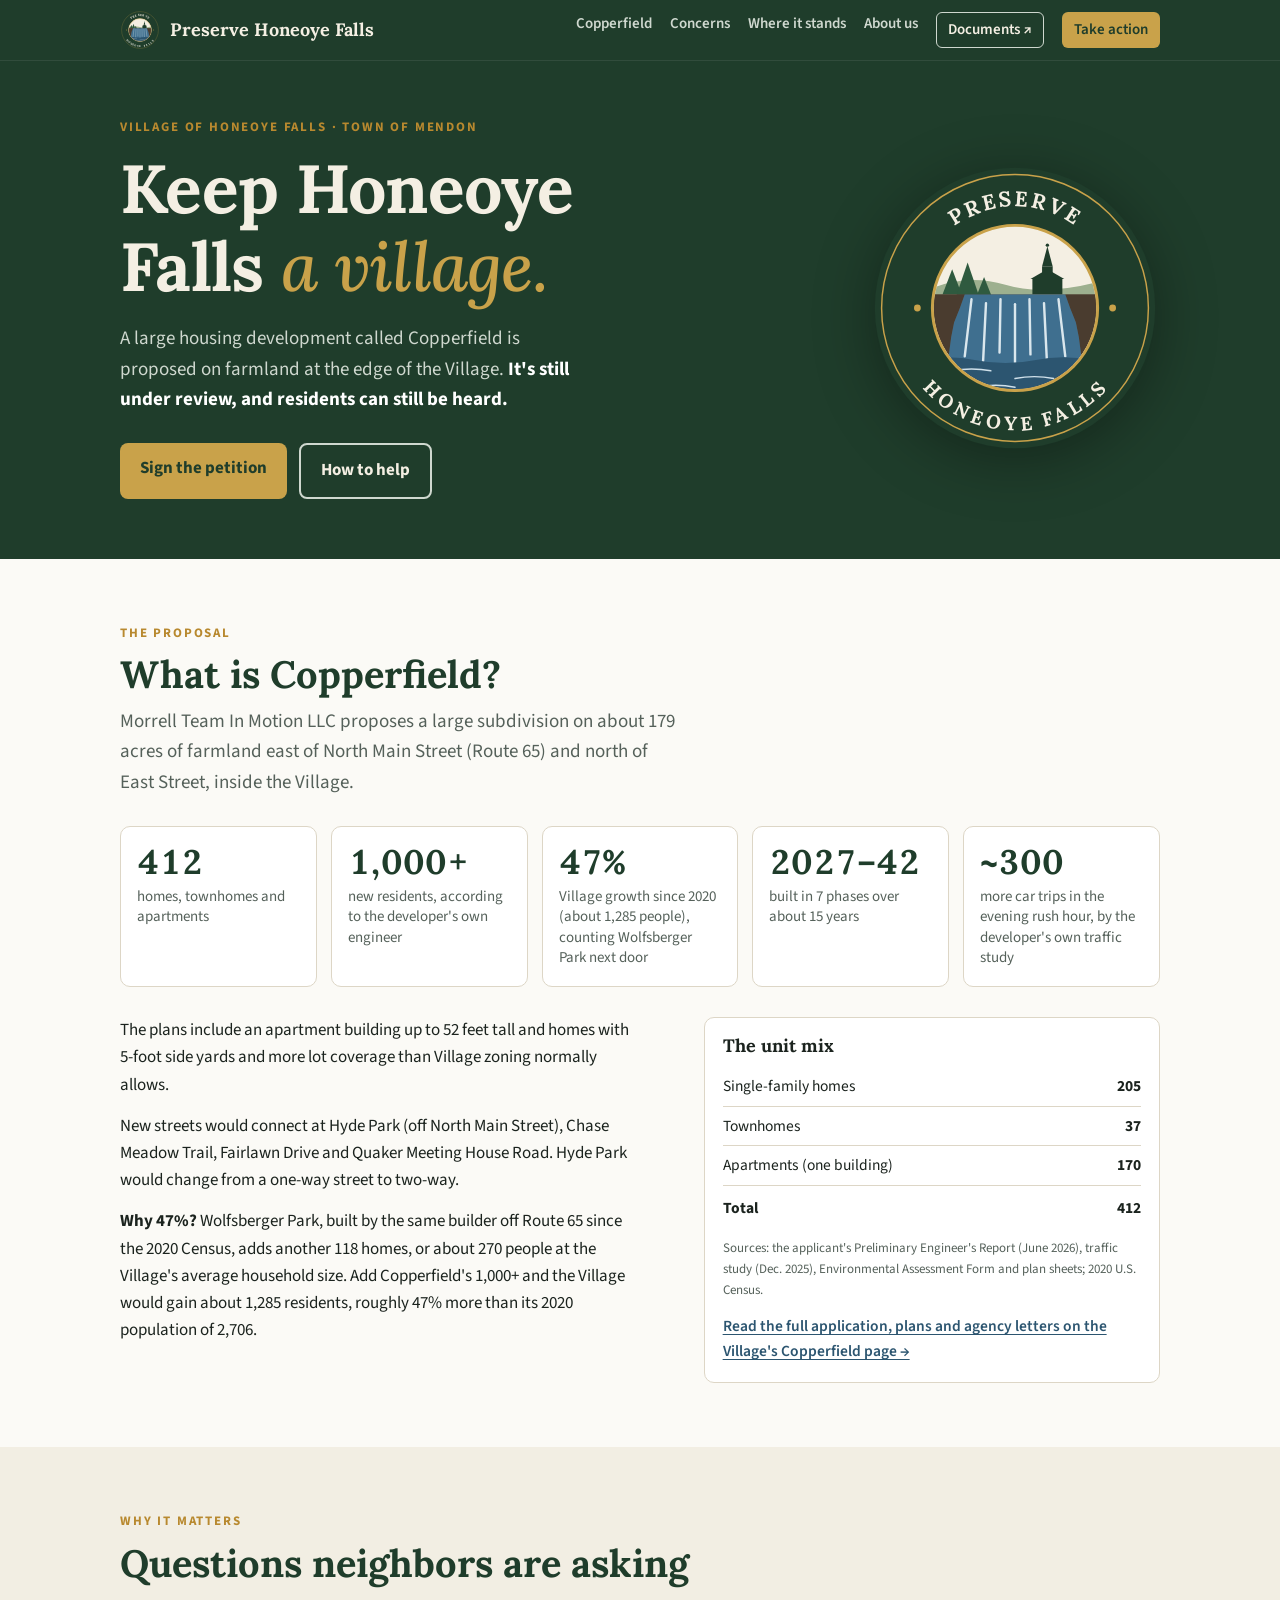
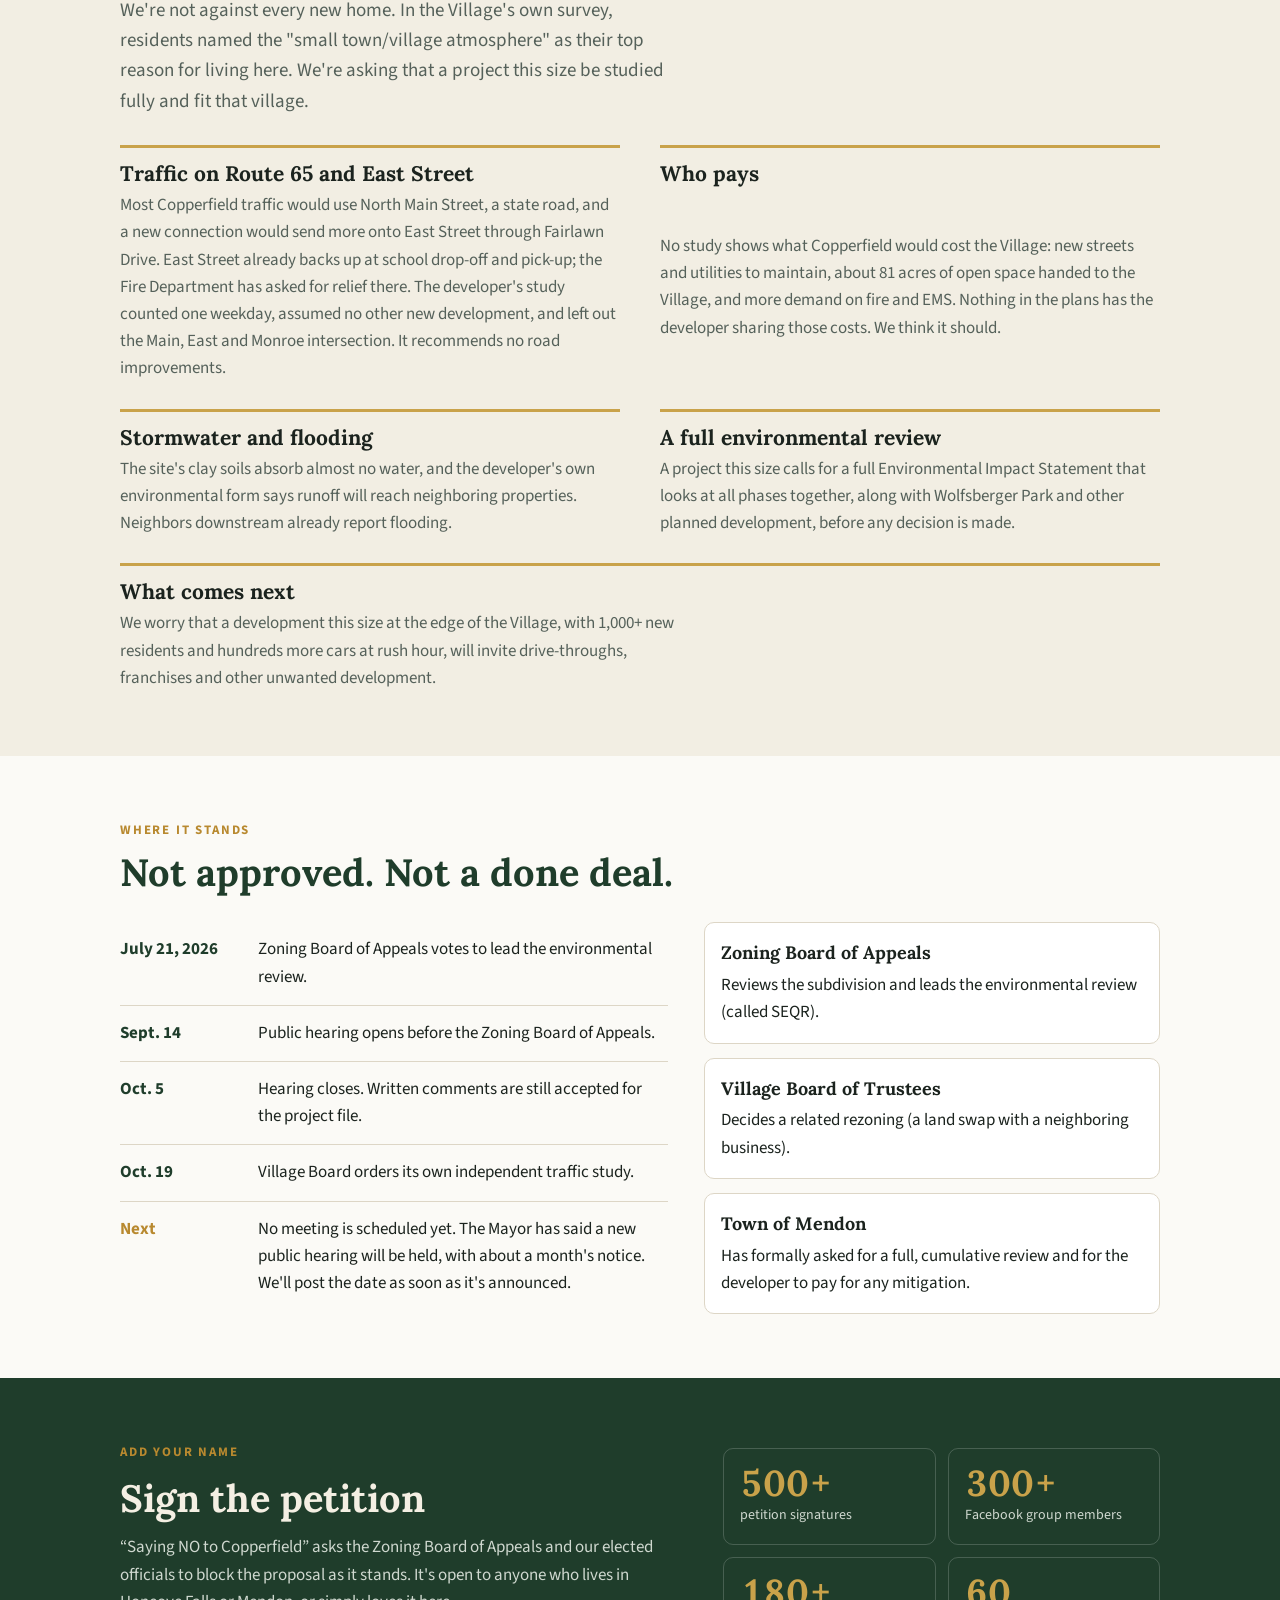
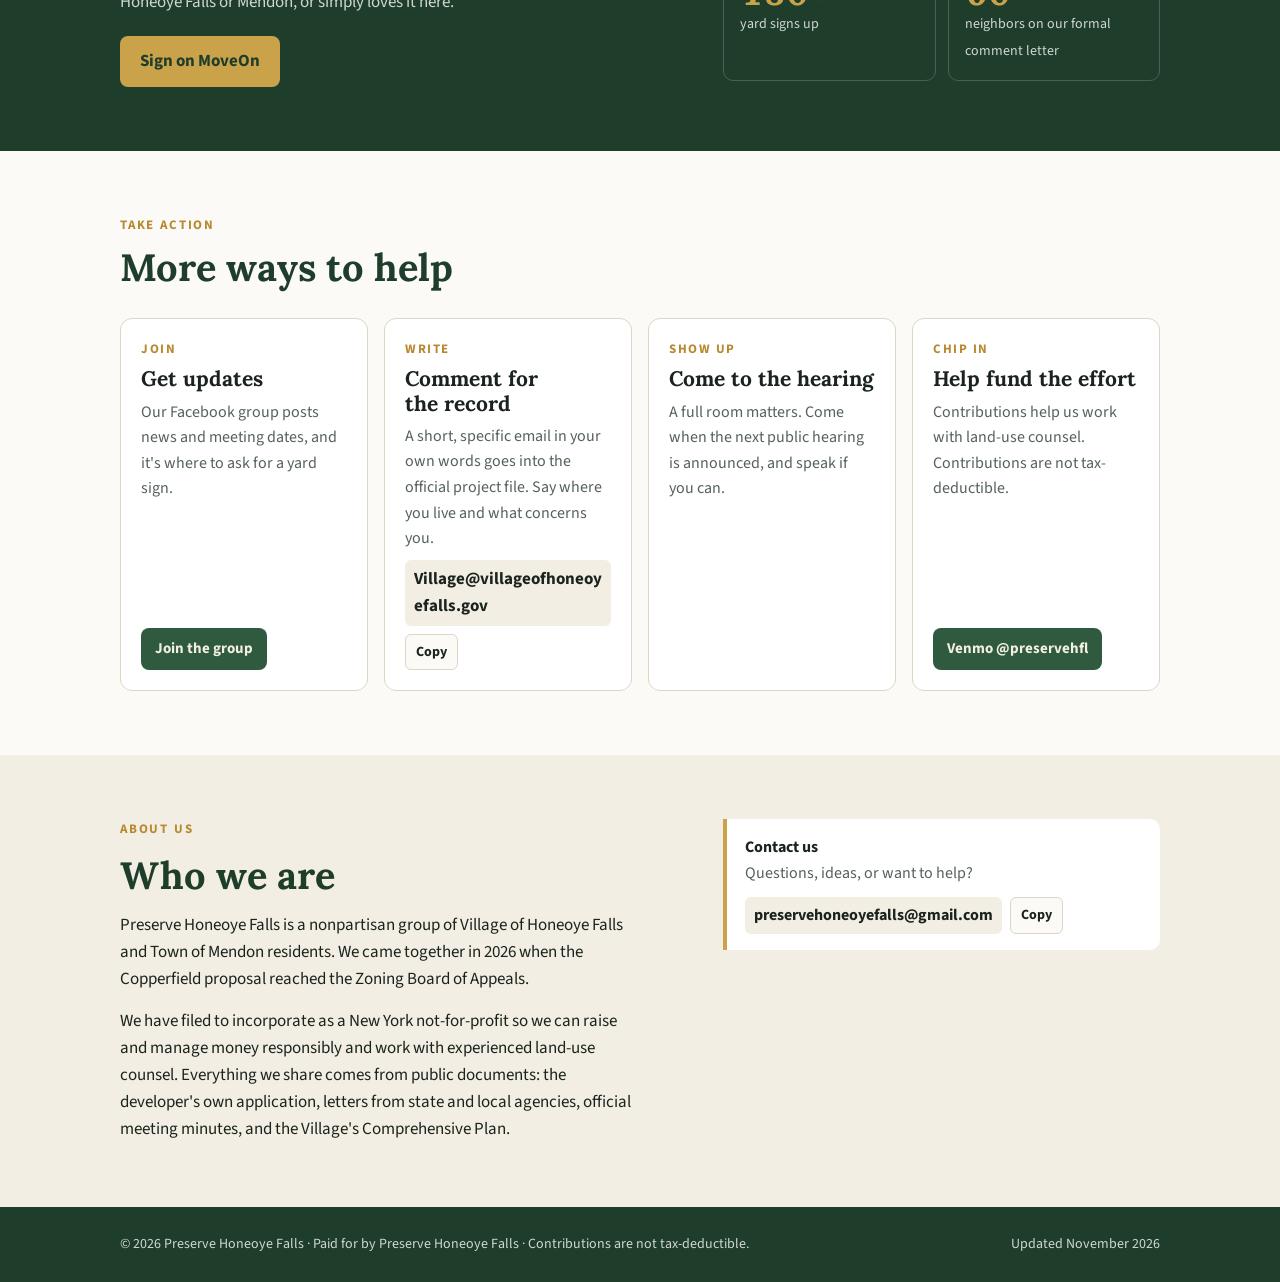
==== commit b47698d0: "Put site files back into their folders" ====
--- a/index.html
+++ b/index.html
@@ -1,12 +1,130 @@
 <!doctype html>
 <html lang="en">
 <head>
-  <meta charset="utf-8">
-  <meta name="viewport" content="width=device-width,initial-scale=1">
-  <meta name="robots" content="noindex">
-  <title>Edit the site · Preserve Honeoye Falls</title>
+<meta charset="utf-8">
+<meta name="viewport" content="width=device-width,initial-scale=1,viewport-fit=cover">
+<title>Preserve Honeoye Falls</title>
+<meta name="description" content="Preserve Honeoye Falls is a group of Village and Town of Mendon residents working to keep Honeoye Falls a village. Learn about the proposed Copperfield development and how to be heard.">
+<link rel="canonical" href="https://preservehoneoyefalls.org/">
+<link rel="preconnect" href="https://fonts.googleapis.com">
+<link rel="preconnect" href="https://fonts.gstatic.com" crossorigin>
+<link rel="stylesheet" href="https://fonts.googleapis.com/css2?family=Lora:ital,wght@0,500;0,700;1,500&family=Source+Sans+3:wght@400;600;700&display=swap">
+<link rel="stylesheet" href="/assets/site.css">
 </head>
 <body>
-  <script src="https://unpkg.com/decap-cms@^3.0.0/dist/decap-cms.js"></script>
+<!-- The words on this site live in content/home.json and content/pages/. Edit them at /admin. -->
+<nav aria-label="Main">
+  <div class="wrap">
+    <a class="brand" id="brandlink" href="#top"><svg xmlns="http://www.w3.org/2000/svg" viewBox="0 0 600 600" class="logo-nav" role="img" aria-label="Preserve Honeoye Falls logo">
+  <defs>
+    <path id="topn" d="M 90 300 A 210 210 0 0 1 510 300"/>
+    <path id="botn" d="M 78 300 A 222 222 0 0 0 522 300"/>
+    <clipPath id="innern"><circle cx="300" cy="300" r="168"/></clipPath>
+  </defs>
+  <circle cx="300" cy="300" r="290" fill="#1f3d2b"/>
+  <circle cx="300" cy="300" r="276" fill="none" stroke="#c9a24a" stroke-width="3"/>
+  <circle cx="300" cy="300" r="172" fill="#f4efe3" stroke="#c9a24a" stroke-width="4"/>
+  <text font-family="Lora" font-weight="700" font-size="44" fill="#f4efe3" letter-spacing="5">
+    <textPath href="#topn" startOffset="50%" text-anchor="middle">PRESERVE</textPath></text>
+  <text font-family="Lora" font-weight="700" font-size="40" fill="#f4efe3" letter-spacing="4">
+    <textPath href="#botn" startOffset="50%" text-anchor="middle" dominant-baseline="hanging">HONEOYE FALLS</textPath></text>
+  <circle cx="98" cy="300" r="7" fill="#c9a24a"/><circle cx="502" cy="300" r="7" fill="#c9a24a"/>
+  <g clip-path="url(#innern)">
+    <rect x="100" y="100" width="400" height="400" fill="#f4efe3"/>
+    <path d="M120 262 Q 200 228 280 252 T 480 244 L 480 320 L 120 320 Z" fill="#9db08f"/>
+    <g fill="#1f3d2b">
+      <rect x="356" y="214" width="22" height="50"/>
+      <polygon points="356,214 367,172 378,214"/>
+      <circle cx="367" cy="170" r="3.5"/>
+      <rect x="336" y="238" width="62" height="34"/>
+      <polygon points="332,240 367,220 402,240"/>
+    </g>
+    <g fill="#2f5a3f">
+      <polygon points="150,272 170,220 190,272"/><polygon points="178,276 202,206 226,276"/>
+      <polygon points="220,276 236,236 252,276"/>
+    </g>
+    <path d="M100 272 L 500 272 L 500 500 L 100 500 Z" fill="#5b4a3a"/>
+    <path d="M100 272 L 196 272 L 186 300 L 174 330 L 168 360 L 160 420 L 100 420 Z" fill="#4a3c2f"/>
+    <path d="M500 272 L 404 272 L 414 300 L 426 330 L 432 360 L 440 420 L 500 420 Z" fill="#4a3c2f"/>
+    <path d="M196 272 L 404 272 L 414 300 L 426 330 L 432 360 L 440 420 L 160 420 L 168 360 L 174 330 L 186 300 Z" fill="#3f6f8f"/>
+    <g stroke="#e8f1f6" stroke-width="5" stroke-linecap="round" opacity="0.92">
+      <line x1="210" y1="282" x2="196" y2="400"/><line x1="240" y1="290" x2="234" y2="410"/>
+      <line x1="270" y1="282" x2="268" y2="392"/><line x1="300" y1="292" x2="300" y2="414"/>
+      <line x1="330" y1="282" x2="332" y2="396"/><line x1="360" y1="290" x2="366" y2="410"/>
+      <line x1="390" y1="282" x2="404" y2="400"/>
+    </g>
+    <path d="M100 408 Q 160 396 220 408 T 340 408 T 460 408 T 520 408 L 520 500 L 100 500 Z" fill="#2c5570"/>
+    <path d="M170 430 Q 210 422 250 430 M 300 446 Q 340 438 380 446 M 220 464 Q 260 456 300 464" stroke="#cfe0ea" stroke-width="3" fill="none" stroke-linecap="round"/>
+  </g>
+  <circle cx="300" cy="300" r="170" fill="none" stroke="#c9a24a" stroke-width="4"/>
+</svg>
+<span>Preserve Honeoye Falls</span></a>
+    <div class="navlinks" id="navlinks"></div>
+  </div>
+</nav>
+
+<header class="hero" id="top">
+  <div class="wrap">
+    <div>
+      <div class="eyebrow" id="hero-eyebrow"></div>
+      <h1 style="margin-top:12px" id="hero-title"></h1>
+      <p id="hero-intro"></p>
+      <div class="btns" id="hero-btns"></div>
+    </div>
+    <svg xmlns="http://www.w3.org/2000/svg" viewBox="0 0 600 600" class="logo-hero" role="img" aria-label="Preserve Honeoye Falls logo">
+  <defs>
+    <path id="toph" d="M 90 300 A 210 210 0 0 1 510 300"/>
+    <path id="both" d="M 78 300 A 222 222 0 0 0 522 300"/>
+    <clipPath id="innerh"><circle cx="300" cy="300" r="168"/></clipPath>
+  </defs>
+  <circle cx="300" cy="300" r="290" fill="#1f3d2b"/>
+  <circle cx="300" cy="300" r="276" fill="none" stroke="#c9a24a" stroke-width="3"/>
+  <circle cx="300" cy="300" r="172" fill="#f4efe3" stroke="#c9a24a" stroke-width="4"/>
+  <text font-family="Lora" font-weight="700" font-size="44" fill="#f4efe3" letter-spacing="5">
+    <textPath href="#toph" startOffset="50%" text-anchor="middle">PRESERVE</textPath></text>
+  <text font-family="Lora" font-weight="700" font-size="40" fill="#f4efe3" letter-spacing="4">
+    <textPath href="#both" startOffset="50%" text-anchor="middle" dominant-baseline="hanging">HONEOYE FALLS</textPath></text>
+  <circle cx="98" cy="300" r="7" fill="#c9a24a"/><circle cx="502" cy="300" r="7" fill="#c9a24a"/>
+  <g clip-path="url(#innerh)">
+    <rect x="100" y="100" width="400" height="400" fill="#f4efe3"/>
+    <path d="M120 262 Q 200 228 280 252 T 480 244 L 480 320 L 120 320 Z" fill="#9db08f"/>
+    <g fill="#1f3d2b">
+      <rect x="356" y="214" width="22" height="50"/>
+      <polygon points="356,214 367,172 378,214"/>
+      <circle cx="367" cy="170" r="3.5"/>
+      <rect x="336" y="238" width="62" height="34"/>
+      <polygon points="332,240 367,220 402,240"/>
+    </g>
+    <g fill="#2f5a3f">
+      <polygon points="150,272 170,220 190,272"/><polygon points="178,276 202,206 226,276"/>
+      <polygon points="220,276 236,236 252,276"/>
+    </g>
+    <path d="M100 272 L 500 272 L 500 500 L 100 500 Z" fill="#5b4a3a"/>
+    <path d="M100 272 L 196 272 L 186 300 L 174 330 L 168 360 L 160 420 L 100 420 Z" fill="#4a3c2f"/>
+    <path d="M500 272 L 404 272 L 414 300 L 426 330 L 432 360 L 440 420 L 500 420 Z" fill="#4a3c2f"/>
+    <path d="M196 272 L 404 272 L 414 300 L 426 330 L 432 360 L 440 420 L 160 420 L 168 360 L 174 330 L 186 300 Z" fill="#3f6f8f"/>
+    <g stroke="#e8f1f6" stroke-width="5" stroke-linecap="round" opacity="0.92">
+      <line x1="210" y1="282" x2="196" y2="400"/><line x1="240" y1="290" x2="234" y2="410"/>
+      <line x1="270" y1="282" x2="268" y2="392"/><line x1="300" y1="292" x2="300" y2="414"/>
+      <line x1="330" y1="282" x2="332" y2="396"/><line x1="360" y1="290" x2="366" y2="410"/>
+      <line x1="390" y1="282" x2="404" y2="400"/>
+    </g>
+    <path d="M100 408 Q 160 396 220 408 T 340 408 T 460 408 T 520 408 L 520 500 L 100 500 Z" fill="#2c5570"/>
+    <path d="M170 430 Q 210 422 250 430 M 300 446 Q 340 438 380 446 M 220 464 Q 260 456 300 464" stroke="#cfe0ea" stroke-width="3" fill="none" stroke-linecap="round"/>
+  </g>
+  <circle cx="300" cy="300" r="170" fill="none" stroke="#c9a24a" stroke-width="4"/>
+</svg>
+  </div>
+</header>
+
+<main id="app"></main>
+
+<footer>
+  <div class="wrap" id="footer"></div>
+</footer>
+
+<noscript><p style="padding:20px">Please turn on JavaScript to view this site.</p></noscript>
+<script src="/assets/site.js"></script>
+<script src="/assets/home.js"></script>
 </body>
 </html>
--- a/assets/site.css
+++ b/assets/site.css
@@ -0,0 +1,158 @@
+/* Preserve Honeoye Falls site styles */
+:root{color-scheme:light;box-sizing:border-box;padding-top:env(safe-area-inset-top,0px);padding-bottom:env(safe-area-inset-bottom,0px)}html{scroll-padding-top:env(safe-area-inset-top,0px)}body{margin:0;padding:0;font:14px -apple-system,BlinkMacSystemFont,sans-serif;background:#fff;color:#000}img{max-width:100%}[hidden]:not([hidden=until-found i]){display:none!important}
+/* Layout: sticky slim nav; full-bleed green hero with the falls badge; alternating cream/paper bands; two-column content that stacks on phones */
+:root{
+  --forest:#1f3d2b; --forest-2:#2f5a3f; --gold:#b8892f; --gold-soft:#c9a24a;
+  --paper:#fbfaf6; --cream:#f2eee3; --ink:#1b231e; --muted:#55615a; --line:#ddd6c6;
+  --water:#2c5570; --on-forest:#f4efe3; --on-forest-muted:#cfd8cf;
+  --card:#ffffff;
+  --display:"Lora",Georgia,"Times New Roman",serif;
+  --body:"Source Sans 3","Segoe UI",system-ui,-apple-system,sans-serif;
+}
+@media (prefers-color-scheme: dark){:root:not([data-theme="light"]){
+  --forest:#16291e; --forest-2:#2a4a35; --gold:#d6ac56; --gold-soft:#d6ac56;
+  --paper:#121714; --cream:#19201b; --ink:#e8e6df; --muted:#a6b0a8; --line:#2e3830;
+  --water:#8fb6cf; --on-forest:#f4efe3; --on-forest-muted:#b9c6bc; --card:#1c241f; color-scheme:dark}}
+:root[data-theme="dark"]{
+  --forest:#16291e; --forest-2:#2a4a35; --gold:#d6ac56; --gold-soft:#d6ac56;
+  --paper:#121714; --cream:#19201b; --ink:#e8e6df; --muted:#a6b0a8; --line:#2e3830;
+  --water:#8fb6cf; --on-forest:#f4efe3; --on-forest-muted:#b9c6bc; --card:#1c241f; color-scheme:dark}
+*{box-sizing:border-box}
+html{scroll-behavior:smooth}
+@media (prefers-reduced-motion: reduce){html{scroll-behavior:auto}}
+body{background:var(--paper);color:var(--ink);font-family:var(--body);font-size:17px;line-height:1.6}
+body::before{content:"";position:fixed;inset:0 0 auto;height:env(safe-area-inset-top,0px);z-index:10;background:var(--forest)}
+a{color:var(--water);font-weight:600;text-underline-offset:3px}
+a:focus-visible,button:focus-visible{outline:3px solid var(--gold-soft);outline-offset:3px;border-radius:4px}
+.wrap{max-width:1080px;margin:0 auto;padding-left:max(20px,env(safe-area-inset-left,0px));padding-right:max(20px,env(safe-area-inset-right,0px))}
+h1,h2,h3{font-family:var(--display);text-wrap:balance;line-height:1.15;margin:0}
+h2{font-size:clamp(28px,4vw,38px);color:var(--forest)}
+:root[data-theme="dark"] h2{color:var(--gold-soft)}
+@media (prefers-color-scheme: dark){:root:not([data-theme="light"]) h2{color:var(--gold-soft)}}
+h3{font-size:21px}
+p{margin:0}
+.eyebrow{font-size:13px;letter-spacing:.14em;text-transform:uppercase;font-weight:700;color:var(--gold)}
+.lede{font-size:19px;color:var(--muted);max-width:62ch}
+
+/* nav */
+nav{position:sticky;top:env(safe-area-inset-top,0px);z-index:20;background:var(--forest);color:var(--on-forest);border-bottom:1px solid rgba(255,255,255,.08)}
+nav .wrap{display:flex;align-items:center;gap:16px;padding-block:10px;flex-wrap:wrap}
+.brand{display:flex;align-items:center;gap:10px;color:var(--on-forest);text-decoration:none;font-family:var(--display);font-weight:700;font-size:18px}
+.logo-nav{width:40px;height:40px}
+.navlinks{display:flex;gap:18px;margin-left:auto;flex-wrap:wrap}
+.navlinks a{color:var(--on-forest-muted);font-weight:600;font-size:15px;text-decoration:none}
+.navlinks a:hover{color:#fff}
+.navlinks a.cta{color:var(--forest);background:var(--gold-soft);padding:6px 12px;border-radius:6px}
+.navlinks a.docs{color:var(--on-forest);border:1px solid var(--on-forest-muted);padding:5px 11px;border-radius:6px}
+@media (max-width:720px){.navlinks a:not(.cta):not(.docs){display:none}nav .wrap{flex-wrap:nowrap}.brand{font-size:16px}.navlinks{gap:10px}}
+@media (max-width:460px){.brand span{display:none}}
+
+/* hero */
+.hero{background:var(--forest);color:var(--on-forest)}
+.hero .wrap{display:grid;grid-template-columns:1fr auto;gap:40px;align-items:center;padding-block:56px 60px}
+.hero h1{font-size:clamp(40px,6.4vw,68px);font-weight:700;letter-spacing:-.01em}
+.hero h1 em{font-style:italic;font-weight:500;color:var(--gold-soft)}
+.hero p{font-size:19px;color:var(--on-forest-muted);max-width:52ch;margin-top:18px}
+.hero p b{color:#fff}
+.logo-hero{width:min(290px,60vw);height:auto;filter:drop-shadow(0 10px 30px rgba(0,0,0,.35))}
+.btns{display:flex;gap:12px;flex-wrap:wrap;margin-top:28px}
+.btn{display:inline-block;padding:12px 20px;border-radius:8px;font-weight:700;text-decoration:none;font-size:17px}
+.btn.gold{background:var(--gold-soft);color:#1f3d2b}
+.btn.ghost{border:2px solid var(--on-forest-muted);color:var(--on-forest)}
+.btn.green{background:var(--forest-2);color:var(--on-forest)}
+@media (max-width:760px){.hero .wrap{grid-template-columns:1fr;padding-block:36px 44px}.logo-hero{order:-1;width:150px}}
+
+/* bands */
+section{padding-block:64px}
+section.alt{background:var(--cream)}
+.head{display:grid;gap:10px;margin-bottom:28px}
+
+/* facts */
+.facts{display:grid;grid-template-columns:repeat(5,1fr);gap:14px}
+.fact{background:var(--card);border:1px solid var(--line);border-radius:10px;padding:18px 16px}
+.fact b{display:block;font-family:var(--display);font-size:38px;color:var(--forest);line-height:1;font-variant-numeric:tabular-nums}
+:root[data-theme="dark"] .fact b{color:var(--gold-soft)}
+@media (prefers-color-scheme: dark){:root:not([data-theme="light"]) .fact b{color:var(--gold-soft)}}
+.fact span{display:block;margin-top:8px;color:var(--muted);font-size:15px;line-height:1.35}
+.fact b{white-space:nowrap;font-size:34px}
+@media (max-width:1100px){.fact b{font-size:28px}}
+@media (max-width:820px){.facts{grid-template-columns:repeat(2,1fr)}.facts .fact:last-child{grid-column:1 / -1}}
+@media (max-width:480px){.fact b{font-size:30px;white-space:nowrap}}
+.two{display:grid;grid-template-columns:1.2fr 1fr;gap:36px;margin-top:30px;align-items:start}
+.two > *{min-width:0}
+@media (max-width:820px){.two{grid-template-columns:1fr}}
+.prose{display:grid;gap:14px;max-width:64ch}
+.mix{background:var(--card);border:1px solid var(--line);border-radius:10px;padding:18px}
+.mix h3{font-size:18px;margin-bottom:10px}
+.mix table{width:100%;border-collapse:collapse;font-size:15.5px;font-variant-numeric:tabular-nums}
+.mix td{padding:7px 0;border-bottom:1px solid var(--line)}
+.mix td:last-child{text-align:right;font-weight:700}
+.mix tr:last-child td{border-bottom:0;padding-top:10px}
+.src{font-size:13px;color:var(--muted);margin-top:10px}
+
+/* concerns */
+.concerns{display:grid;grid-template-columns:repeat(2,1fr);gap:26px 40px}
+.concern{display:grid;gap:6px;padding-top:14px;border-top:3px solid var(--gold-soft)}
+.concern h3{color:var(--ink)}
+.concern p{color:var(--muted)}
+.concern.wide{grid-column:1 / -1}
+.concern.wide p{max-width:72ch}
+@media (max-width:720px){.concerns{grid-template-columns:1fr}}
+
+/* timeline */
+.timeline{list-style:none;margin:0;padding:0;display:grid;gap:0;max-width:720px}
+.timeline li{display:grid;grid-template-columns:120px 1fr;gap:18px;padding:14px 0;border-bottom:1px solid var(--line)}
+.timeline time{font-weight:700;color:var(--forest);font-variant-numeric:tabular-nums}
+:root[data-theme="dark"] .timeline time{color:var(--gold-soft)}
+@media (prefers-color-scheme: dark){:root:not([data-theme="light"]) .timeline time{color:var(--gold-soft)}}
+.timeline li.next time{color:var(--gold)}
+.timeline li.next{border-bottom:0}
+@media (max-width:520px){.timeline li{grid-template-columns:1fr;gap:2px}}
+.who{display:grid;gap:14px}
+.who div{background:var(--card);border:1px solid var(--line);border-radius:10px;padding:16px}
+.who b{font-family:var(--display);font-size:18px;display:block;margin-bottom:4px}
+
+/* petition band */
+.petition{background:var(--forest);color:var(--on-forest)}
+.petition .wrap{display:grid;grid-template-columns:1.3fr 1fr;gap:36px;align-items:center}
+.petition h2{color:var(--on-forest)!important}
+.petition p{color:var(--on-forest-muted)}
+.tally{display:grid;grid-template-columns:repeat(2,1fr);gap:12px}
+.tally div{border:1px solid rgba(255,255,255,.18);border-radius:10px;padding:16px}
+.tally b{display:block;font-family:var(--display);font-size:36px;color:var(--gold-soft);line-height:1;font-variant-numeric:tabular-nums}
+.tally span{font-size:14px;color:var(--on-forest-muted)}
+@media (max-width:820px){.petition .wrap{grid-template-columns:1fr}}
+
+/* actions */
+.actions{display:grid;grid-template-columns:repeat(4,1fr);gap:16px}
+.action{background:var(--card);border:1px solid var(--line);border-radius:12px;padding:20px;display:flex;flex-direction:column;gap:8px}
+.action .step{font-size:13px;font-weight:700;letter-spacing:.12em;text-transform:uppercase;color:var(--gold)}
+.action p{color:var(--muted);font-size:16px}
+.action .btn{margin-top:auto;align-self:flex-start;font-size:15px;padding:9px 14px}
+@media (max-width:900px){.actions{grid-template-columns:repeat(2,1fr)}}
+@media (max-width:600px){.actions{grid-template-columns:1fr}}
+.copyrow{display:flex;gap:8px;align-items:center;flex-wrap:wrap;margin-top:auto}
+.copyrow code{font-family:var(--body);font-weight:700;color:var(--ink);background:var(--cream);padding:6px 9px;border-radius:6px;word-break:break-all;user-select:all}
+.copy{font:inherit;font-size:14px;font-weight:700;border:1px solid var(--line);background:var(--paper);color:var(--ink);border-radius:6px;padding:6px 10px;cursor:pointer}
+
+/* about */
+.about{display:grid;grid-template-columns:1.3fr 1fr;gap:36px;align-items:start}
+.about > *{min-width:0}
+@media (max-width:820px){.about{grid-template-columns:1fr}}
+.note{background:var(--card);border-left:4px solid var(--gold-soft);padding:16px 18px;border-radius:0 10px 10px 0;color:var(--muted);font-size:16px}
+
+footer{background:var(--forest);color:var(--on-forest-muted);font-size:14px}
+footer .wrap{display:flex;justify-content:space-between;gap:16px;flex-wrap:wrap;padding-block:26px}
+footer a{color:var(--on-forest)}
+
+/* extra pages (/p/...) */
+.page-hero{background:var(--forest);color:var(--on-forest)}
+.page-hero .wrap{display:grid;gap:12px;padding-block:44px 48px}
+.page-hero h1{font-size:clamp(34px,5vw,52px);font-weight:700}
+.page-hero p{font-size:19px;color:var(--on-forest-muted);max-width:60ch}
+.article{max-width:70ch}
+.article h2{margin-top:18px}
+.article h3{margin-top:8px}
+.article ul,.article ol{margin:0;padding-left:1.3em;display:grid;gap:6px}
+.article img{border-radius:10px;height:auto}
+.back{margin-top:36px}
